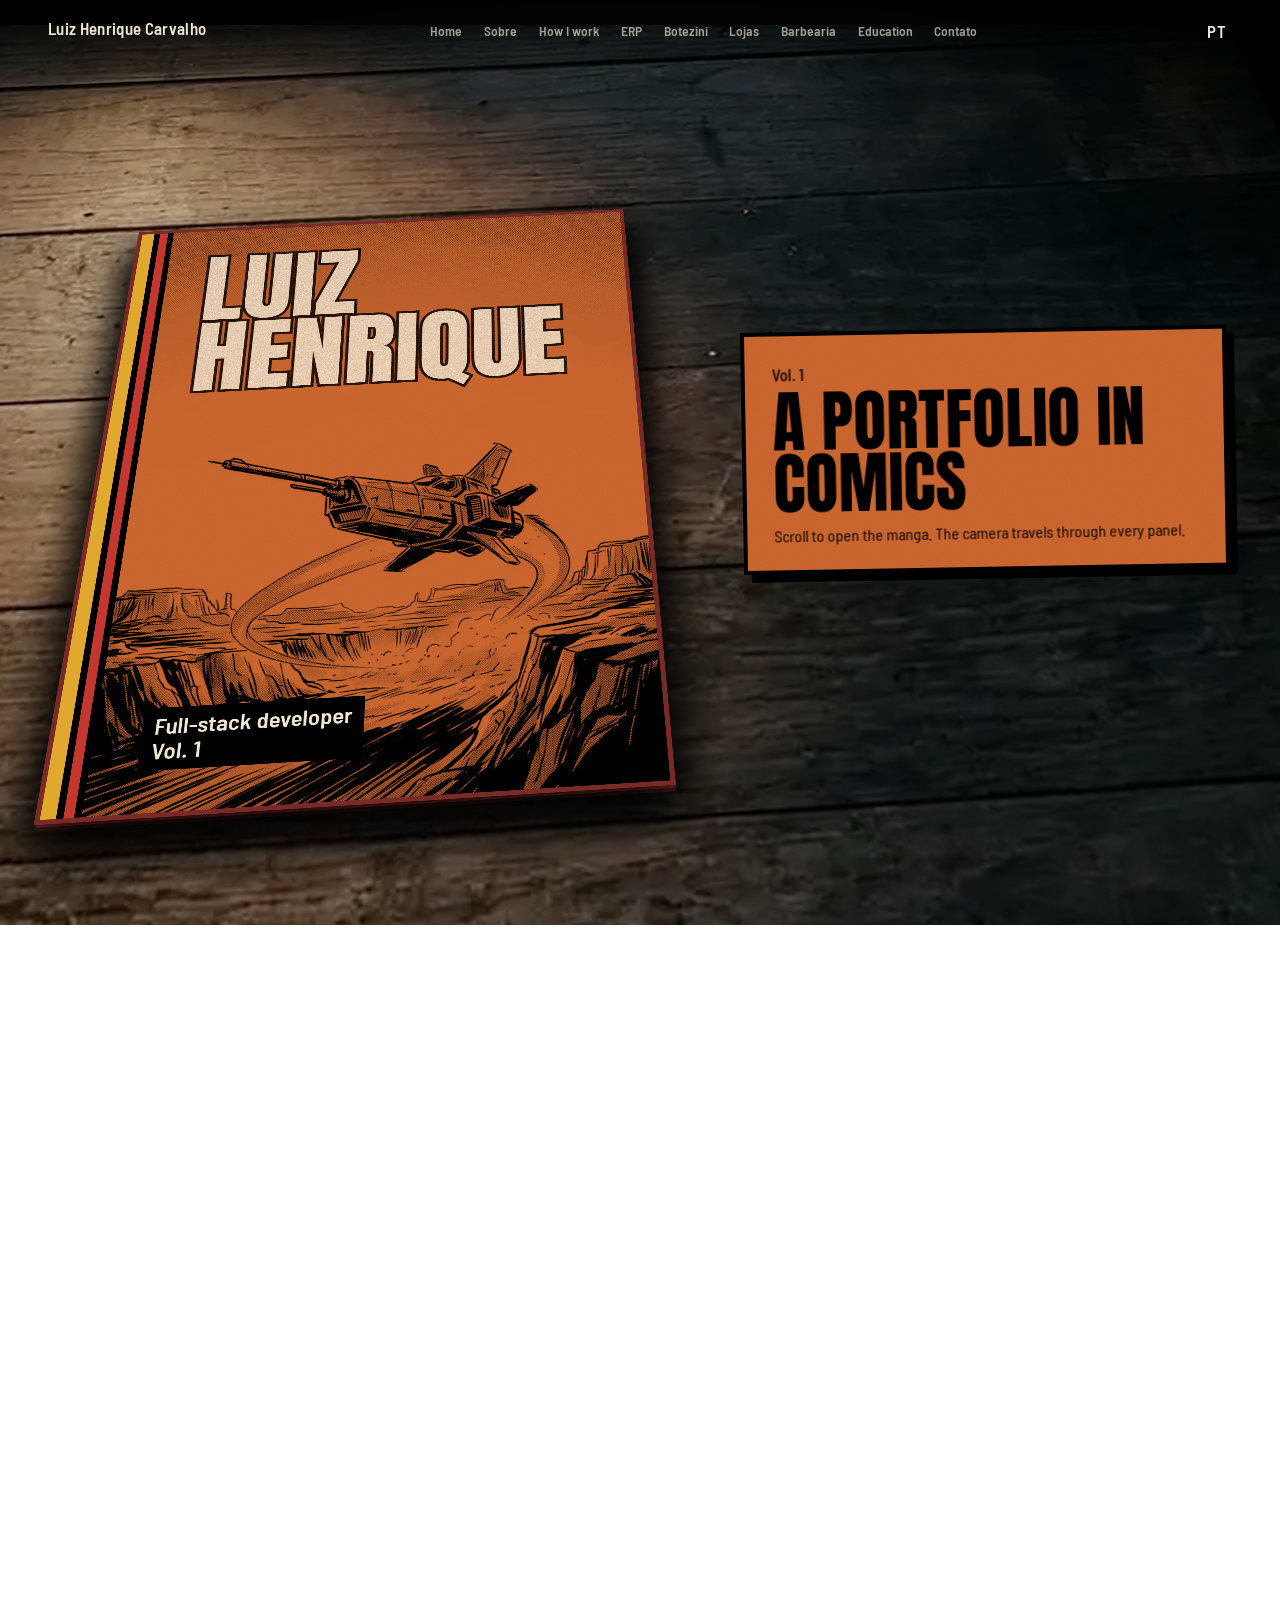
==== index.html @ fc585ed1 "feat: capítulo Formação (graduações, ferramentas por nível, como aprendo), índice no topo e navegaçã" ====
<!doctype html>
<html lang="pt-BR">
<head>
<meta charset="utf-8">
<meta name="viewport" content="width=device-width,initial-scale=1,viewport-fit=cover">
<title>Luiz Henrique Carvalho — Desenvolvedor full-stack</title>
<meta name="description" content="Desenvolvedor full-stack em início de carreira e estudante de Física. ERP em uso por uma confecção, lojas com 619 testes automatizados e sites para negócios reais.">
<link rel="preconnect" href="https://fonts.googleapis.com">
<link rel="preconnect" href="https://fonts.gstatic.com" crossorigin>
<link href="https://fonts.googleapis.com/css2?family=Anton&family=Barlow+Semi+Condensed:wght@400;600&display=swap" rel="stylesheet">
<link rel="icon" href="favicon-32.png" sizes="32x32">
<link rel="apple-touch-icon" href="apple-touch-icon.png">
<link rel="stylesheet" href="style.css">
</head>
<body>
<svg width="0" height="0" aria-hidden="true"><filter id="ink"><feTurbulence type="fractalNoise" baseFrequency=".9" numOctaves="2"/><feColorMatrix values="0 0 0 0 0 0 0 0 0 0 0 0 0 0 0 0 0 0 -.9 1.25"/><feComposite in="SourceGraphic" operator="in"/></filter></svg>
<header>
  <span class="who">Luiz Henrique Carvalho</span>
  <nav id="toc" aria-label="Índice"></nav>
  <button id="lang" aria-label="Mudar idioma">EN</button>
</header>
<main class="stage">
  <div class="scene" aria-hidden="true">
    <div class="book">
      <!-- capítulo: página direita do capítulo fica embaixo; a página direita principal é uma folha (.main) que vira e traz a esquerda do capítulo no verso -->
      <div class="page cright" id="cR"></div>
      <div id="cx"></div><!-- folhas extras do capítulo (2ª página em diante), montadas no main.js -->
      <div class="leaf main"><div class="face front page right">
        <div class="pn c-red art a-botezini" data-s="botezini"><b class="ink">Botezini</b><span class="go" data-i="ui.open"></span></div>
        <div class="pn c-mustard art a-lojas" data-s="lojas"><b class="ink">Lojas</b><span class="go" data-i="ui.open"></span></div>
        <div class="pn c-sky art a-barbearia" data-s="barbearia"><b class="ink">Barbearia</b><span class="go" data-i="ui.open"></span></div>
        <div class="pn c-green art a-stack" data-s="stack"><b class="ink" data-i="ui.edu"></b><span class="go" data-i="ui.open"></span></div>
        <div class="pn c-violet art a-contato" data-s="contato"><b class="ink">Contato</b></div>
      </div><div class="face back page" id="cL"></div></div>
      <!-- folhas viram da direita p/ esquerda; a última traz a página esquerda no verso -->
      <div class="leaf"><div class="face front deco d0"></div><div class="face back page">
        <div class="pn c-black" data-s="hero"><b class="ink">Luiz<br>Henrique</b><span class="note">vol. 1</span></div>
        <div class="pn c-rust art a-sobre" data-s="sobre"><b class="ink">Sobre</b></div>
        <div class="pn c-mars" data-s="metodo"><b class="ink" data-i="sec.metodo.k"></b><span class="go" data-i="ui.open"></span></div>
        <div class="pn c-blue art a-erp" data-s="erp"><b class="ink">ERP</b><span class="go" data-i="ui.open"></span></div>
      </div></div>
      <div class="leaf"><div class="face front deco d1"></div><div class="face back deco d2"></div></div>
      <div class="leaf"><div class="face front deco d3"></div><div class="face back deco d4"></div></div>
      <div class="leaf"><div class="face front cover art a-cover"><b class="ink">Luiz<br>Henrique</b><span><i data-i="ui.cover"></i><br>Vol. 1</span></div><div class="face back inside"></div></div>
    </div>
  </div>
  <!-- legenda fora da cena 3D: texto sempre em tamanho legível -->
  <aside class="cap" aria-live="polite"><p class="kick" id="cap-k"></p><h2 class="display" id="cap-t"></h2><div id="cap-b"></div>
    <button id="chap-b" hidden></button></aside>
</main>
<script src="main.js" type="module"></script>
</body>
</html>
---- style.css ----
:root{--black:#000;--cream:#efe6d2;--blue:#2f5fa8;--sky:#7fb0d8;--red:#c4372f;--rust:#c9652e;--mustard:#e0a92e;--green:#3f8a5a;--violet:#4a3360}
*{box-sizing:border-box;margin:0}
body{background:radial-gradient(ellipse at 50% 40%,#1c1a20,var(--black) 70%) fixed;color:var(--cream);font:400 1.05rem/1.5 "Barlow Semi Condensed",system-ui,sans-serif}
body::after{content:"";position:fixed;inset:0;pointer-events:none;opacity:.14;mix-blend-mode:overlay;z-index:3;
  background:url("data:image/svg+xml,%3Csvg xmlns='http://www.w3.org/2000/svg' width='200' height='200'%3E%3Cfilter id='n'%3E%3CfeTurbulence baseFrequency='.85'/%3E%3C/filter%3E%3Crect width='100%25' height='100%25' filter='url(%23n)'/%3E%3C/svg%3E")}
.who,#lang{font-weight:600;letter-spacing:.02em}
.kick{color:var(--mustard);font-weight:600}
.ink,.display{font-family:Anton,Impact,sans-serif;font-weight:400;text-transform:uppercase;line-height:.9}
.ink{filter:url(#ink)}
header{position:fixed;z-index:4;top:0;inset-inline:0;display:flex;justify-content:space-between;padding:max(1rem,env(safe-area-inset-top)) clamp(1rem,4vw,3rem) 2rem;background:linear-gradient(#000c,#0000);pointer-events:none}
header button{pointer-events:auto}
:focus-visible{outline:2px solid var(--mustard);outline-offset:3px}
button{background:none;border:0;color:inherit;cursor:pointer;font:inherit}
a{color:var(--mustard)}

/* scroll: altura definida no JS (1 tela por parada); cena presa */
.stage{position:relative}
.scene{position:sticky;top:0;height:100vh;height:100svh;perspective:1600px;overflow:clip}
/* mangá aberto em px reais (2400×1600); a câmera (JS) escala e move */
.scene{transition:opacity .15s}.scene.dip{opacity:0}
.book{position:absolute;left:50%;top:50%;width:2400px;height:1600px;margin:-800px 0 0 -1200px;transform-style:preserve-3d}
/* chão: plano dentro da cena 3D, abaixo do livro; move junto com a câmera */
.book::before{content:"";position:absolute;inset:-1200px -1800px;background:url(assets/floor.webp) center/cover;transform:translateZ(-14px);filter:brightness(.75)}
/* página direita fixa; folhas giram na lombada (x=1200) */
.leaf,.cright{position:absolute;top:0;left:1200px;width:1200px;height:1600px}
.cright{transform:translateZ(-6px)}
#cx{position:absolute;inset:0;transform-style:preserve-3d}  /* folga de profundidade: sem isso a placa de vídeo alterna as duas páginas */
.right,.cright{box-shadow:0 0 0 10px #7a2a26,0 50px 100px 10px #000c}
.leaf{transform-origin:0 50%;transform-style:preserve-3d}
.face{position:absolute;inset:0;backface-visibility:hidden}
.back{transform:rotateY(180deg);box-shadow:0 0 0 10px #7a2a26}
.page{display:grid;grid:repeat(8,1fr)/repeat(6,1fr);gap:18px;padding:40px;background:linear-gradient(-90deg,var(--cream) 92%,#d8ccb3)}
.back.page{background:linear-gradient(90deg,var(--cream) 92%,#d8ccb3)}
/* páginas de passagem: miniaturas 300×400 desfocadas (assets/deco), ampliadas de propósito */
.deco{background:var(--cream) center/100% 100%}
.d0{background-image:url(assets/deco/p0.webp)}.d1{background-image:url(assets/deco/p1.webp)}.d2{background-image:url(assets/deco/p2.webp)}.d3{background-image:url(assets/deco/p3.webp)}.d4{background-image:url(assets/deco/p4.webp)}
.cover{background:var(--rust);padding:90px 90px 90px 170px;display:flex;flex-direction:column;justify-content:space-between;color:var(--black);
  box-shadow:inset 30px 0 0 var(--mustard),inset 44px 0 0 var(--black),inset 64px 0 0 var(--red),inset 78px 0 0 var(--black),0 0 0 10px #7a2a26,0 50px 100px 10px #000c}
.cover b{font-size:250px;color:var(--black)}
.cover span{font:600 48px/1.15 "Barlow Semi Condensed",sans-serif;align-self:flex-start;background:var(--black);color:var(--cream);padding:.3em .5em}
.inside{transform:rotateY(180deg);background:#7a2a26}
.pn{position:relative;border:5px solid var(--black);overflow:hidden;padding:28px;display:flex;flex-direction:column;justify-content:space-between;
  background-image:radial-gradient(#0003 1.5px,transparent 2.4px);background-size:10px 10px}
.pn b{font-size:110px;color:var(--cream);position:relative}
.pn .note{font:600 26px/1.2 "Barlow Semi Condensed",sans-serif;position:relative;color:var(--black)}
.lines{background-image:repeating-conic-gradient(from 0deg at 70% 60%,#0002 0 2deg,transparent 2deg 9deg),radial-gradient(#0003 1.5px,transparent 2.4px)}
.c-black{background-color:var(--black)}.c-black b{font-size:220px}.c-black .note{color:var(--cream)}
.c-violet{background-color:var(--violet)}.c-blue{background-color:var(--blue)}.c-red{background-color:var(--red)}
.c-mustard{background-color:var(--mustard)}.c-mustard b{color:var(--black)}.c-green{background-color:var(--green)}
.c-sky{background-color:var(--sky);background-image:linear-gradient(transparent 62%,var(--blue) 62% 66%,#1f3f73 66%),radial-gradient(#fff6 1.5px,transparent 2.4px)}
.c-rust{background-color:var(--rust)}
.c-mars{background-color:var(--violet);box-shadow:inset 26px 0 0 var(--mustard),inset 40px 0 0 var(--black),inset 56px 0 0 var(--red)}
.c-port{background:linear-gradient(var(--violet) 0 35%,#8a3f5c 35% 55%,var(--rust) 55% 72%,var(--mustard) 72%)}
.c-port i{position:absolute;height:84%;aspect-ratio:1;left:50%;top:8%;translate:-50%;border:16px solid var(--black);border-radius:50%;
  background:linear-gradient(90deg,transparent 47%,var(--black) 47% 53%,transparent 53%)}
.back.page>:nth-child(1){grid-area:1/1/4/7}
.back.page>:nth-child(2){grid-area:4/1/6/4}
.back.page>:nth-child(3){grid-area:4/4/6/7}
.back.page>:nth-child(4){grid-area:6/1/9/7}
.right>:nth-child(1){grid-area:1/1/4/4}
.right>:nth-child(2){grid-area:1/4/4/7}
.right>:nth-child(3){grid-area:4/1/6/7}
.right>:nth-child(4){grid-area:6/1/9/4}
.right>:nth-child(5){grid-area:6/4/9/7}

/* legenda = title card: cor do quadro atual (--cb/--cf via main.js), borda grossa, sombra dura, leve inclinação */
.cap{--cb:var(--mustard);--cf:var(--black);position:fixed;z-index:2;inset:auto .75rem max(.75rem,env(safe-area-inset-bottom));
  background:var(--cb);color:var(--cf);border:4px solid var(--black);box-shadow:8px 8px 0 var(--black);rotate:-1deg;
  padding:1.1rem 1.2rem 1rem;max-height:42svh;overflow:auto;transition:opacity .35s ease,translate .45s cubic-bezier(.2,.8,.2,1),rotate .45s cubic-bezier(.2,.8,.2,1),background-color .45s ease,color .45s ease}
.cap.out{opacity:0;translate:0 18px;rotate:-4deg}
.cap .kick{color:inherit;opacity:.8;font-weight:600}
.cap h2{font-size:clamp(1.6rem,min(7vw,8svh),4.2rem);line-height:.92;margin:.25rem 0 .6rem}
.cap div{color:inherit;font-size:clamp(1rem,1.15vw,1.12rem);max-width:60ch}
.cap div p+p,.cap ul{margin-top:.5rem}.cap ul{padding-left:1.1rem}
.cap a{color:inherit;font-weight:600;text-decoration-thickness:2px;text-underline-offset:3px}
.cap .tools{margin-top:.6rem;font-weight:600;opacity:.85}
@media (min-width:900px),(orientation:landscape) and (min-width:600px){.cap{inset:50% clamp(1.5rem,4vw,3.5rem) auto auto;translate:0 -50%;width:min(34rem,38vw);max-height:80svh;padding:1.6rem 1.7rem 1.4rem}
  .cap.out{translate:0 calc(-50% + 18px)}}

/* arte: versão pequena (assets/sm) p/ visão geral; a grande só com .on, quando a câmera se aproxima (main.js) */
/* arte P&B em duotone: preto vira tinta, branco vira a cor do quadro (multiply) */
.art{background-image:var(--img);background-size:cover;background-position:center;background-blend-mode:multiply}
.a-sobre{--img:url(assets/sm/sobre.webp)}.a-sobre.on{--img:url(assets/sobre.webp)}.a-botezini{--img:url(assets/sm/botezini.webp)}.a-botezini.on{--img:url(assets/botezini.webp)}.a-erp{--img:url(assets/sm/erp.webp)}.a-erp.on{--img:url(assets/erp.webp)}.a-lojas{--img:url(assets/sm/lojas.webp)}.a-lojas.on{--img:url(assets/lojas.webp)}
.a-barbearia{--img:url(assets/sm/barbearia.webp)}.a-barbearia.on{--img:url(assets/barbearia.webp)}.a-stack{--img:url(assets/sm/stack.webp)}.a-stack.on{--img:url(assets/stack.webp)}.a-contato{--img:url(assets/sm/contato.webp)}.a-contato.on{--img:url(assets/contato.webp)}
.c-violet.art{background-color:#8a6fb0}  /* violeta mais claro: no escuro o desenho some */
.a-cover{--img:url(assets/cover.webp);background-position:center bottom}
.art b{-webkit-text-stroke:14px var(--black);paint-order:stroke fill;color:var(--cream)}
.art .note{background:var(--black);color:var(--cream);align-self:flex-start;padding:.2em .5em}
/* capítulo: prints viram quadros das páginas do capítulo; áreas da grade vêm do content (shots[].a) */
.cp{padding:0;background:var(--black)}
.cp img{width:100%;height:100%;object-fit:cover;object-position:top;display:block}
.cn{position:absolute;left:18px;bottom:18px;max-width:72%;margin:0;background:var(--mustard);color:var(--black);border:4px solid var(--black);padding:10px 14px;font:600 26px/1.2 "Barlow Semi Condensed",sans-serif;box-shadow:5px 5px 0 var(--black)}
.cp.tall .cn{max-width:none;right:18px}
.cin{background:var(--cream);color:var(--black);justify-content:flex-start;gap:1.6cqw;padding:4.5cqw;background-image:none;container-type:inline-size}
.cin .kick{font-size:max(26px,3.6cqw);color:var(--red);margin:0}
.cin .num{font:400 17cqw/.82 Anton,Impact,sans-serif;color:var(--black);filter:none}
.cin .numl{font:600 max(26px,4cqw)/1.15 "Barlow Semi Condensed",sans-serif;margin:0 0 .6cqw}
.cin p,.cin li{font:600 max(22px,3.4cqw)/1.25 "Barlow Semi Condensed",sans-serif;margin:0}
.cin ul{padding-left:1.2em;display:grid;gap:.5em}
.flow{display:flex;flex-wrap:wrap;align-items:center;gap:8px;margin-top:auto!important}
.flow span{background:var(--mustard);border:4px solid var(--black);padding:.25em .45em;font:400 max(24px,3.4cqw)/1 Anton,Impact,sans-serif;text-transform:uppercase;box-shadow:4px 4px 0 var(--black)}
.flow i{font:400 max(26px,3.4cqw) Anton,sans-serif;font-style:normal}
.ccode{background:#111;padding:4cqw;background-image:none;container-type:inline-size}
.ccode pre{margin:0;color:var(--cream);font:500 max(20px,3cqw)/1.5 ui-monospace,Menlo,Consolas,monospace;white-space:pre-wrap;overflow:hidden}
.mods{display:grid;grid-template-columns:repeat(2,1fr);gap:14px;align-content:start}
.mods span{background:var(--cream);color:var(--black);border:4px solid var(--black);padding:.35em .45em;font:400 max(30px,4.6cqw)/1 Anton,Impact,sans-serif;text-transform:uppercase;box-shadow:5px 5px 0 var(--black)}
.ccode .cn{left:18px;right:18px;bottom:18px;max-width:none}
.chead{background:var(--black);justify-content:flex-start;gap:14px;padding:34px}
.chead .kick{font-size:30px}.chead b{font-size:92px;color:var(--cream)}.chead .tools{font:600 28px/1.2 "Barlow Semi Condensed",sans-serif;color:var(--sky);margin:0}
.has-chap{cursor:pointer;transition:outline-color .2s}
.has-chap:hover{outline:10px solid var(--mustard);outline-offset:-5px}
/* selo "abrir capítulo": recorte amarelo; um único toque quando a câmera chega no quadro */
.go{position:absolute;right:26px;bottom:26px;background:var(--mustard);color:var(--black);border:5px solid var(--black);box-shadow:7px 7px 0 var(--black);
  font:400 44px/1 Anton,Impact,sans-serif;text-transform:uppercase;padding:14px 20px;rotate:-3deg}
.here .go{animation:toque .7s .5s cubic-bezier(.3,1.6,.5,1) both}
@keyframes toque{40%{scale:1.14;rotate:2deg}}
@media (prefers-reduced-motion:reduce){.here .go{animation:none}}
#chap-b{display:block;margin-top:1rem;background:var(--black);color:var(--cream);font:400 1.5rem/1 Anton,Impact,sans-serif;text-transform:uppercase;padding:.7rem 1rem;box-shadow:4px 4px 0 #0006}
#chap-b[hidden]{display:none}
#chap-b:active{translate:2px 2px;box-shadow:2px 2px 0 #0006}
/* tela baixa (zoom alto, celular deitado): legenda compacta */
@media (max-height:520px){.cap{padding:.8rem 1rem;max-height:86svh}.cap div{font-size:.95rem}.cap ul,.cap .tools{display:none}#chap-b{font-size:1.1rem;padding:.5rem .8rem}}
.cover i{font-style:normal}
.stats{display:grid;grid-template-columns:repeat(3,1fr);gap:14px;margin:0}
.stats div{background:var(--cream);color:var(--black);border:4px solid var(--black);padding:14px 16px;box-shadow:5px 5px 0 var(--black)}
.stats dt{font:400 max(40px,6cqw)/1 Anton,Impact,sans-serif}.stats dd{margin:6px 0 0;font:600 max(20px,2.6cqw)/1.15 "Barlow Semi Condensed",sans-serif}
.ccode .flow{margin:0 0 auto!important}
.todo{margin:0;padding:0;list-style:none;display:grid;gap:12px}
.todo li{background:var(--cream);color:var(--black);border:4px solid var(--black);padding:12px 16px 12px 52px;position:relative;font:600 max(22px,3cqw)/1.25 "Barlow Semi Condensed",sans-serif;box-shadow:5px 5px 0 var(--black)}
.todo li::before{content:"";position:absolute;left:16px;top:50%;width:20px;height:20px;translate:0 -50%;border:4px solid var(--black)}
.stats.one{grid-template-columns:1fr}
.lv{display:grid;grid-template-columns:repeat(3,1fr);gap:14px;height:100%}
.lv h4{margin:0 0 10px;font:400 max(30px,4cqw)/1 Anton,Impact,sans-serif;text-transform:uppercase;color:var(--mustard)}
.lv p{display:flex;flex-wrap:wrap;gap:8px;margin:0}
.lv span{background:var(--cream);color:var(--black);border:3px solid var(--black);padding:6px 10px;font:600 max(20px,2.6cqw)/1.1 "Barlow Semi Condensed",sans-serif;box-shadow:3px 3px 0 var(--black)}
/* índice: um botão por quadro; o atual fica destacado */
#toc{display:none;gap:4px;pointer-events:auto}
#toc button{font-weight:600;font-size:.85rem;padding:.3rem .55rem;color:#efe6d2aa;border-bottom:2px solid transparent}
#toc button:hover{color:var(--cream)}
#toc button[aria-current]{color:var(--cream);border-color:var(--mustard)}
@media (min-width:1100px){#toc{display:flex}}
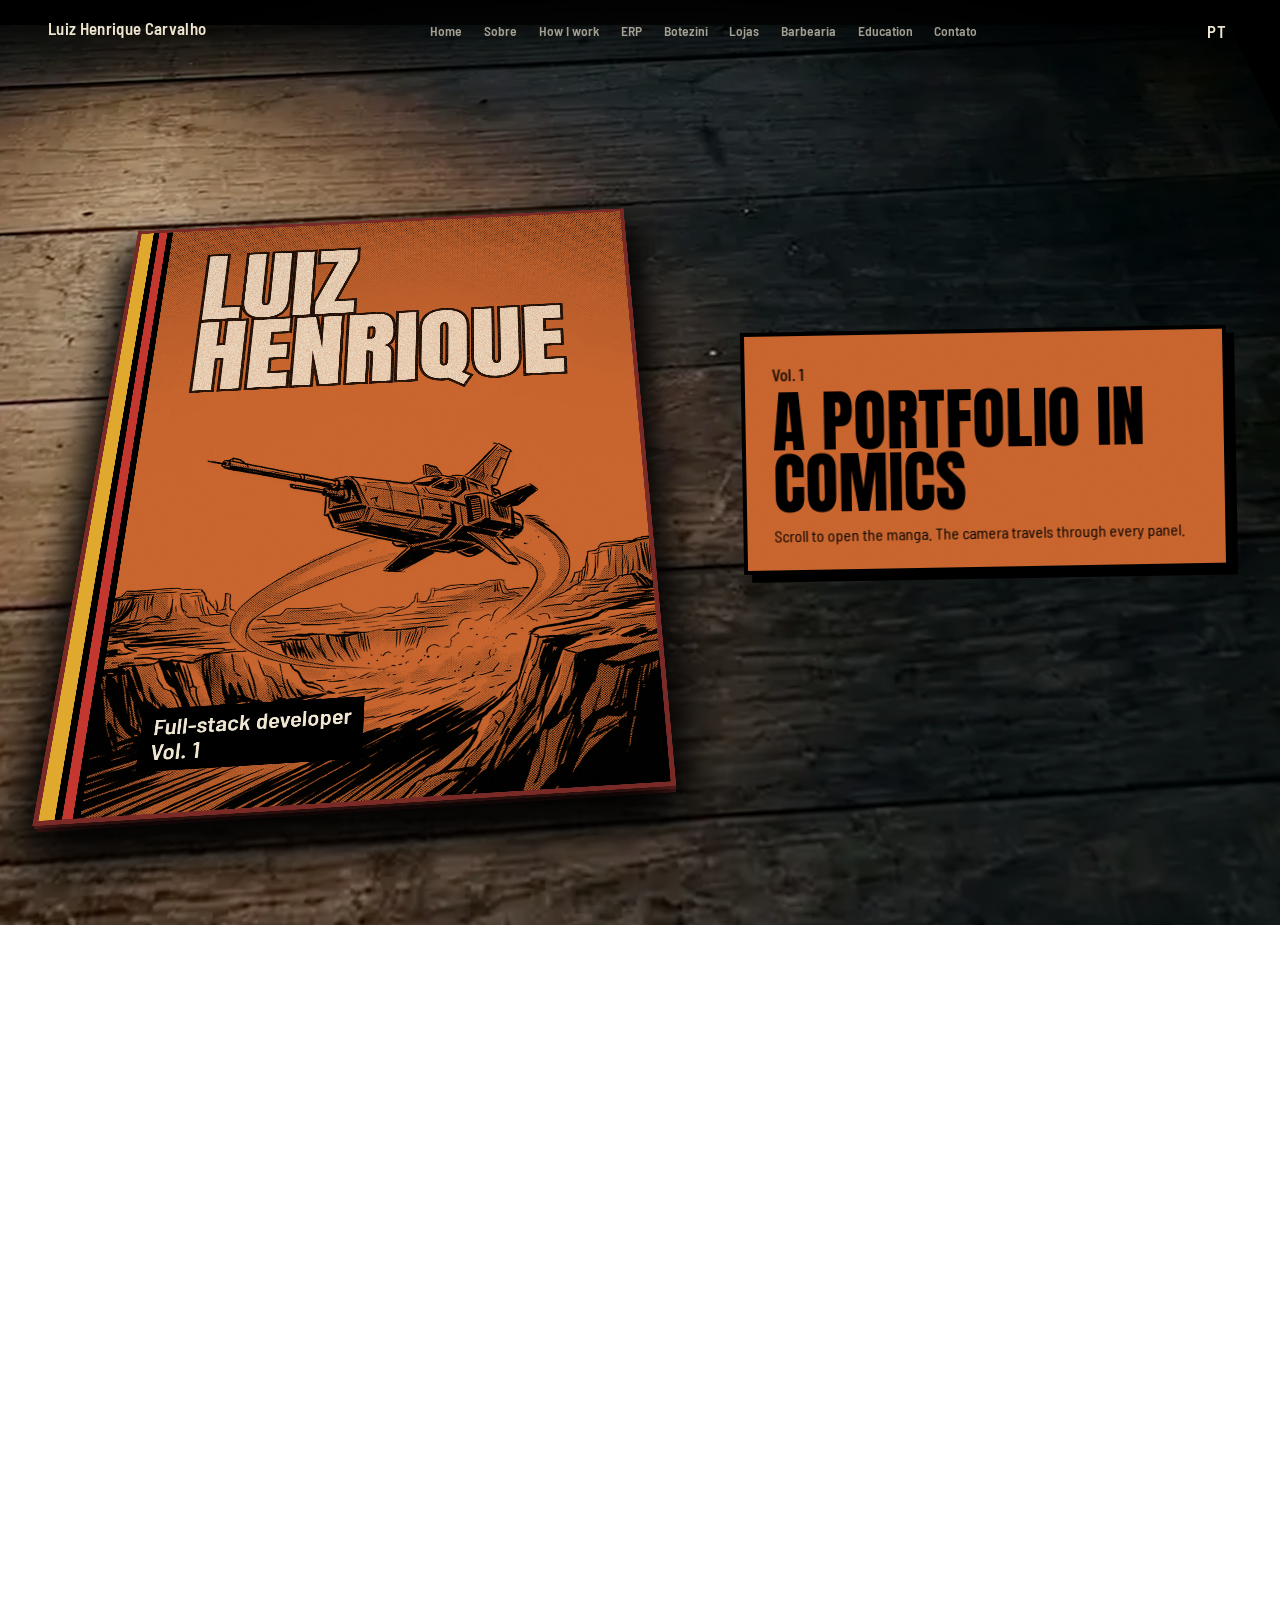
==== commit 7ee8409d: "perf: fontes hospedadas no próprio site (64 KB, preload), sem requisição externa Co-Authored-By: Cla" ====
--- a/index.html
+++ b/index.html
@@ -5,9 +5,8 @@
 <meta name="viewport" content="width=device-width,initial-scale=1,viewport-fit=cover">
 <title>Luiz Henrique Carvalho — Desenvolvedor full-stack</title>
 <meta name="description" content="Desenvolvedor full-stack em início de carreira e estudante de Física. ERP em uso por uma confecção, lojas com 619 testes automatizados e sites para negócios reais.">
-<link rel="preconnect" href="https://fonts.googleapis.com">
-<link rel="preconnect" href="https://fonts.gstatic.com" crossorigin>
-<link href="https://fonts.googleapis.com/css2?family=Anton&family=Barlow+Semi+Condensed:wght@400;600&display=swap" rel="stylesheet">
+<link rel="preload" href="assets/fonts/anton.woff2" as="font" type="font/woff2" crossorigin>
+<link rel="preload" href="assets/fonts/barlow-400.woff2" as="font" type="font/woff2" crossorigin>
 <link rel="icon" href="favicon-32.png" sizes="32x32">
 <link rel="apple-touch-icon" href="apple-touch-icon.png">
 <link rel="stylesheet" href="style.css">
--- a/style.css
+++ b/style.css
@@ -1,3 +1,6 @@
+@font-face{font-family:Anton;src:url(assets/fonts/anton.woff2) format("woff2");font-weight:400;font-display:swap}
+@font-face{font-family:"Barlow Semi Condensed";src:url(assets/fonts/barlow-400.woff2) format("woff2");font-weight:400;font-display:swap}
+@font-face{font-family:"Barlow Semi Condensed";src:url(assets/fonts/barlow-600.woff2) format("woff2");font-weight:600;font-display:swap}
 :root{--black:#000;--cream:#efe6d2;--blue:#2f5fa8;--sky:#7fb0d8;--red:#c4372f;--rust:#c9652e;--mustard:#e0a92e;--green:#3f8a5a;--violet:#4a3360}
 *{box-sizing:border-box;margin:0}
 body{background:radial-gradient(ellipse at 50% 40%,#1c1a20,var(--black) 70%) fixed;color:var(--cream);font:400 1.05rem/1.5 "Barlow Semi Condensed",system-ui,sans-serif}
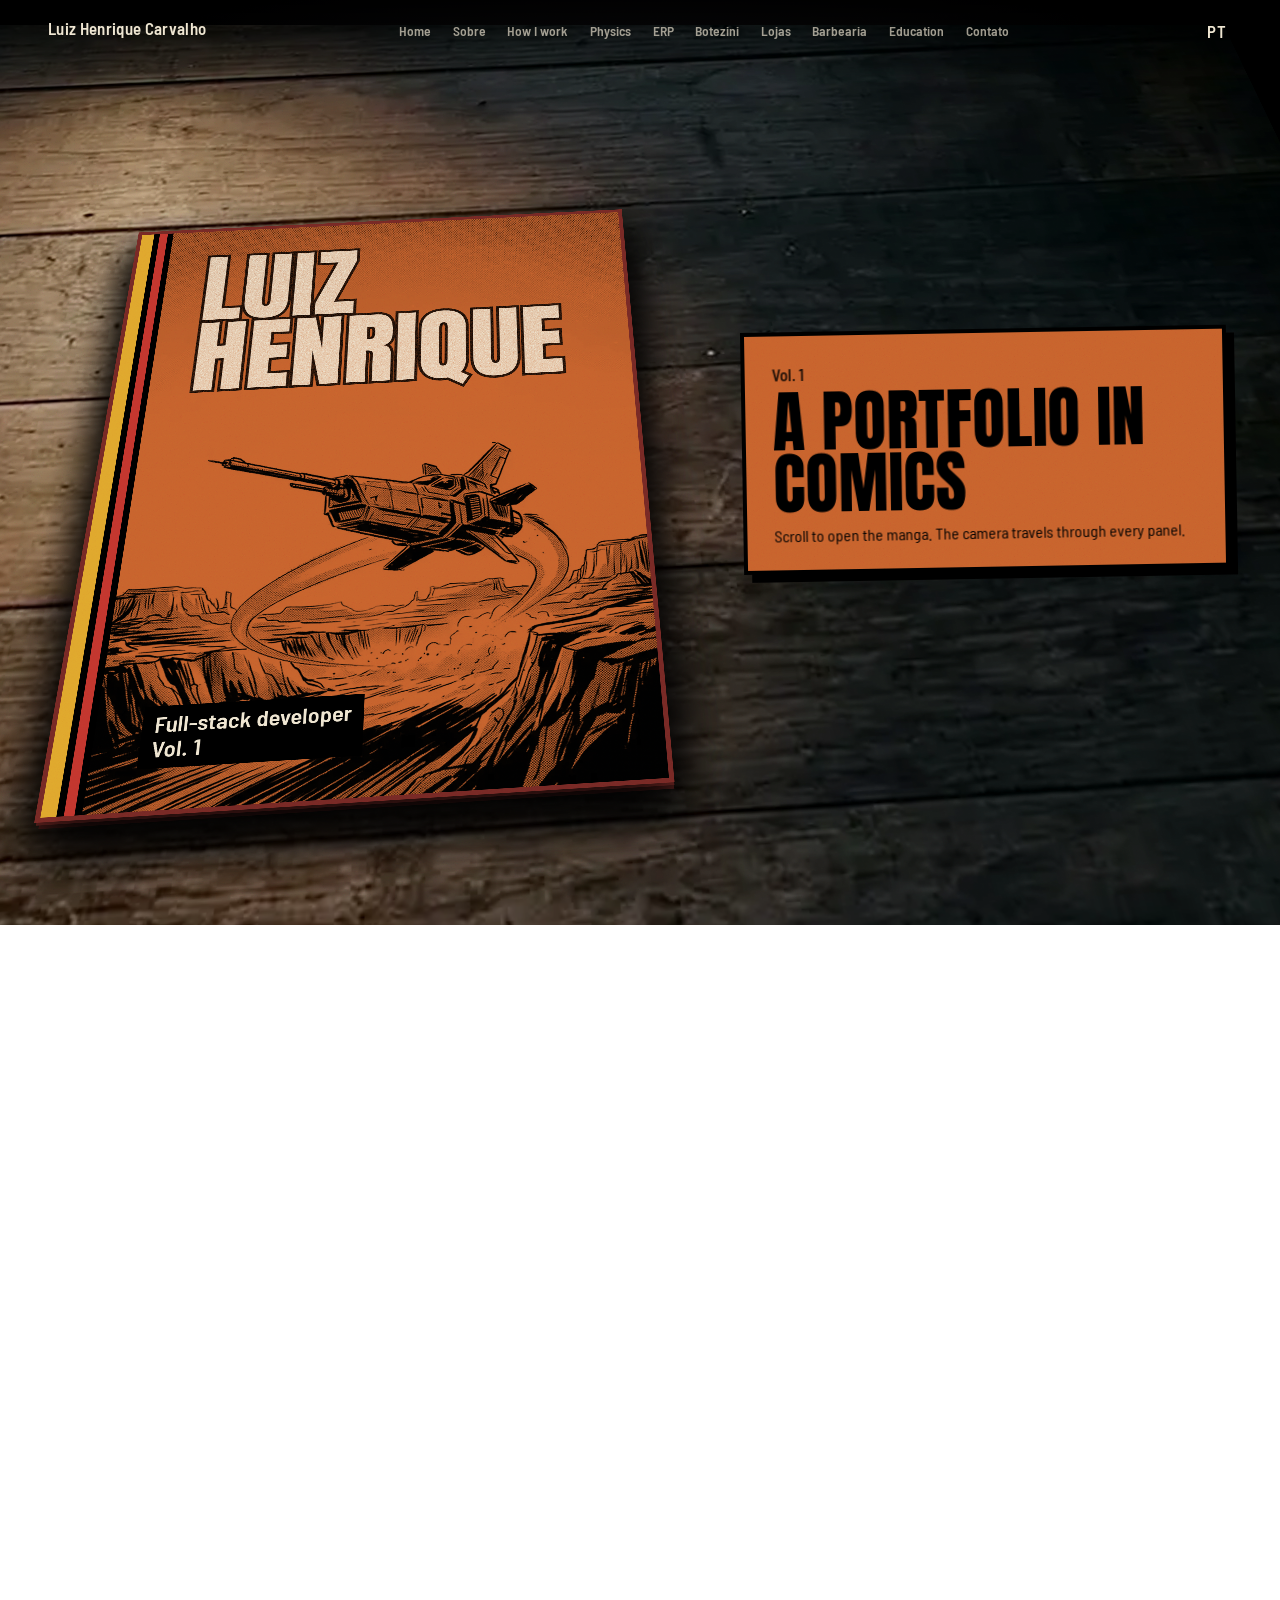
==== commit 3a8fb28d: "feat: ERP vendido como produto, design de software e engenharia com IA; capítulo da IC (física compu" ====
--- a/index.html
+++ b/index.html
@@ -36,6 +36,7 @@
         <div class="pn c-black" data-s="hero"><b class="ink">Luiz<br>Henrique</b><span class="note">vol. 1</span></div>
         <div class="pn c-rust art a-sobre" data-s="sobre"><b class="ink">Sobre</b></div>
         <div class="pn c-mars" data-s="metodo"><b class="ink" data-i="sec.metodo.k"></b><span class="go" data-i="ui.open"></span></div>
+        <div class="pn c-sky art a-ic on" data-s="ic"><b class="ink" data-i="ui.ic"></b><span class="go" data-i="ui.open"></span></div>
         <div class="pn c-blue art a-erp" data-s="erp"><b class="ink">ERP</b><span class="go" data-i="ui.open"></span></div>
       </div></div>
       <div class="leaf"><div class="face front deco d1"></div><div class="face back deco d2"></div></div>
--- a/style.css
+++ b/style.css
@@ -47,7 +47,7 @@
 .pn b{font-size:110px;color:var(--cream);position:relative}
 .pn .note{font:600 26px/1.2 "Barlow Semi Condensed",sans-serif;position:relative;color:var(--black)}
 .lines{background-image:repeating-conic-gradient(from 0deg at 70% 60%,#0002 0 2deg,transparent 2deg 9deg),radial-gradient(#0003 1.5px,transparent 2.4px)}
-.c-black{background-color:var(--black)}.c-black b{font-size:220px}.c-black .note{color:var(--cream)}
+.c-black{background-color:var(--black)}.c-black b{font-size:180px}.c-black .note{color:var(--cream)}
 .c-violet{background-color:var(--violet)}.c-blue{background-color:var(--blue)}.c-red{background-color:var(--red)}
 .c-mustard{background-color:var(--mustard)}.c-mustard b{color:var(--black)}.c-green{background-color:var(--green)}
 .c-sky{background-color:var(--sky);background-image:linear-gradient(transparent 62%,var(--blue) 62% 66%,#1f3f73 66%),radial-gradient(#fff6 1.5px,transparent 2.4px)}
@@ -56,10 +56,11 @@
 .c-port{background:linear-gradient(var(--violet) 0 35%,#8a3f5c 35% 55%,var(--rust) 55% 72%,var(--mustard) 72%)}
 .c-port i{position:absolute;height:84%;aspect-ratio:1;left:50%;top:8%;translate:-50%;border:16px solid var(--black);border-radius:50%;
   background:linear-gradient(90deg,transparent 47%,var(--black) 47% 53%,transparent 53%)}
-.back.page>:nth-child(1){grid-area:1/1/4/7}
-.back.page>:nth-child(2){grid-area:4/1/6/4}
-.back.page>:nth-child(3){grid-area:4/4/6/7}
-.back.page>:nth-child(4){grid-area:6/1/9/7}
+.back.page>:nth-child(1){grid-area:1/1/3/5}
+.back.page>:nth-child(2){grid-area:3/1/5/4}
+.back.page>:nth-child(3){grid-area:3/4/5/7}
+.back.page>:nth-child(4){grid-area:1/5/3/7}
+.back.page>:nth-child(5){grid-area:5/1/9/7}
 .right>:nth-child(1){grid-area:1/1/4/4}
 .right>:nth-child(2){grid-area:1/4/4/7}
 .right>:nth-child(3){grid-area:4/1/6/7}
@@ -83,7 +84,7 @@
 /* arte: versão pequena (assets/sm) p/ visão geral; a grande só com .on, quando a câmera se aproxima (main.js) */
 /* arte P&B em duotone: preto vira tinta, branco vira a cor do quadro (multiply) */
 .art{background-image:var(--img);background-size:cover;background-position:center;background-blend-mode:multiply}
-.a-sobre{--img:url(assets/sm/sobre.webp)}.a-sobre.on{--img:url(assets/sobre.webp)}.a-botezini{--img:url(assets/sm/botezini.webp)}.a-botezini.on{--img:url(assets/botezini.webp)}.a-erp{--img:url(assets/sm/erp.webp)}.a-erp.on{--img:url(assets/erp.webp)}.a-lojas{--img:url(assets/sm/lojas.webp)}.a-lojas.on{--img:url(assets/lojas.webp)}
+.a-sobre{--img:url(assets/sm/sobre.webp)}.a-sobre.on{--img:url(assets/sobre.webp)}.a-ic{--img:url(assets/ic.svg);background-size:contain;background-repeat:no-repeat}.a-botezini{--img:url(assets/sm/botezini.webp)}.a-botezini.on{--img:url(assets/botezini.webp)}.a-erp{--img:url(assets/sm/erp.webp)}.a-erp.on{--img:url(assets/erp.webp)}.a-lojas{--img:url(assets/sm/lojas.webp)}.a-lojas.on{--img:url(assets/lojas.webp)}
 .a-barbearia{--img:url(assets/sm/barbearia.webp)}.a-barbearia.on{--img:url(assets/barbearia.webp)}.a-stack{--img:url(assets/sm/stack.webp)}.a-stack.on{--img:url(assets/stack.webp)}.a-contato{--img:url(assets/sm/contato.webp)}.a-contato.on{--img:url(assets/contato.webp)}
 .c-violet.art{background-color:#8a6fb0}  /* violeta mais claro: no escuro o desenho some */
 .a-cover{--img:url(assets/cover.webp);background-position:center bottom}
@@ -142,3 +143,11 @@
 #toc button:hover{color:var(--cream)}
 #toc button[aria-current]{color:var(--cream);border-color:var(--mustard)}
 @media (min-width:1100px){#toc{display:flex}}
+.mtab{width:100%;border-collapse:collapse;font:600 max(20px,2.6cqw)/1.2 "Barlow Semi Condensed",sans-serif;background:var(--cream);color:var(--black);border:4px solid var(--black);box-shadow:5px 5px 0 var(--black)}
+.mtab th,.mtab td{border:2px solid var(--black);padding:8px 12px;text-align:left}.mtab th{font:400 max(22px,2.8cqw)/1 Anton,Impact,sans-serif;text-transform:uppercase}
+.mtab td:last-child{text-align:right;font-variant-numeric:tabular-nums}
+.fig{display:block;width:100%;height:100%;object-fit:contain;background:var(--cream)}
+.layers{display:grid;gap:10px}.layers span{display:block;background:var(--cream);color:var(--black);border:4px solid var(--black);padding:10px 16px;font:400 max(28px,3.6cqw)/1 Anton,Impact,sans-serif;text-transform:uppercase;box-shadow:5px 5px 0 var(--black)}
+.layers span small{display:block;font:600 max(18px,2.3cqw)/1.2 "Barlow Semi Condensed",sans-serif;text-transform:none;margin-top:4px}
+.layers span:nth-child(odd){margin-left:28px}
+.hx{flex:1;min-height:0}
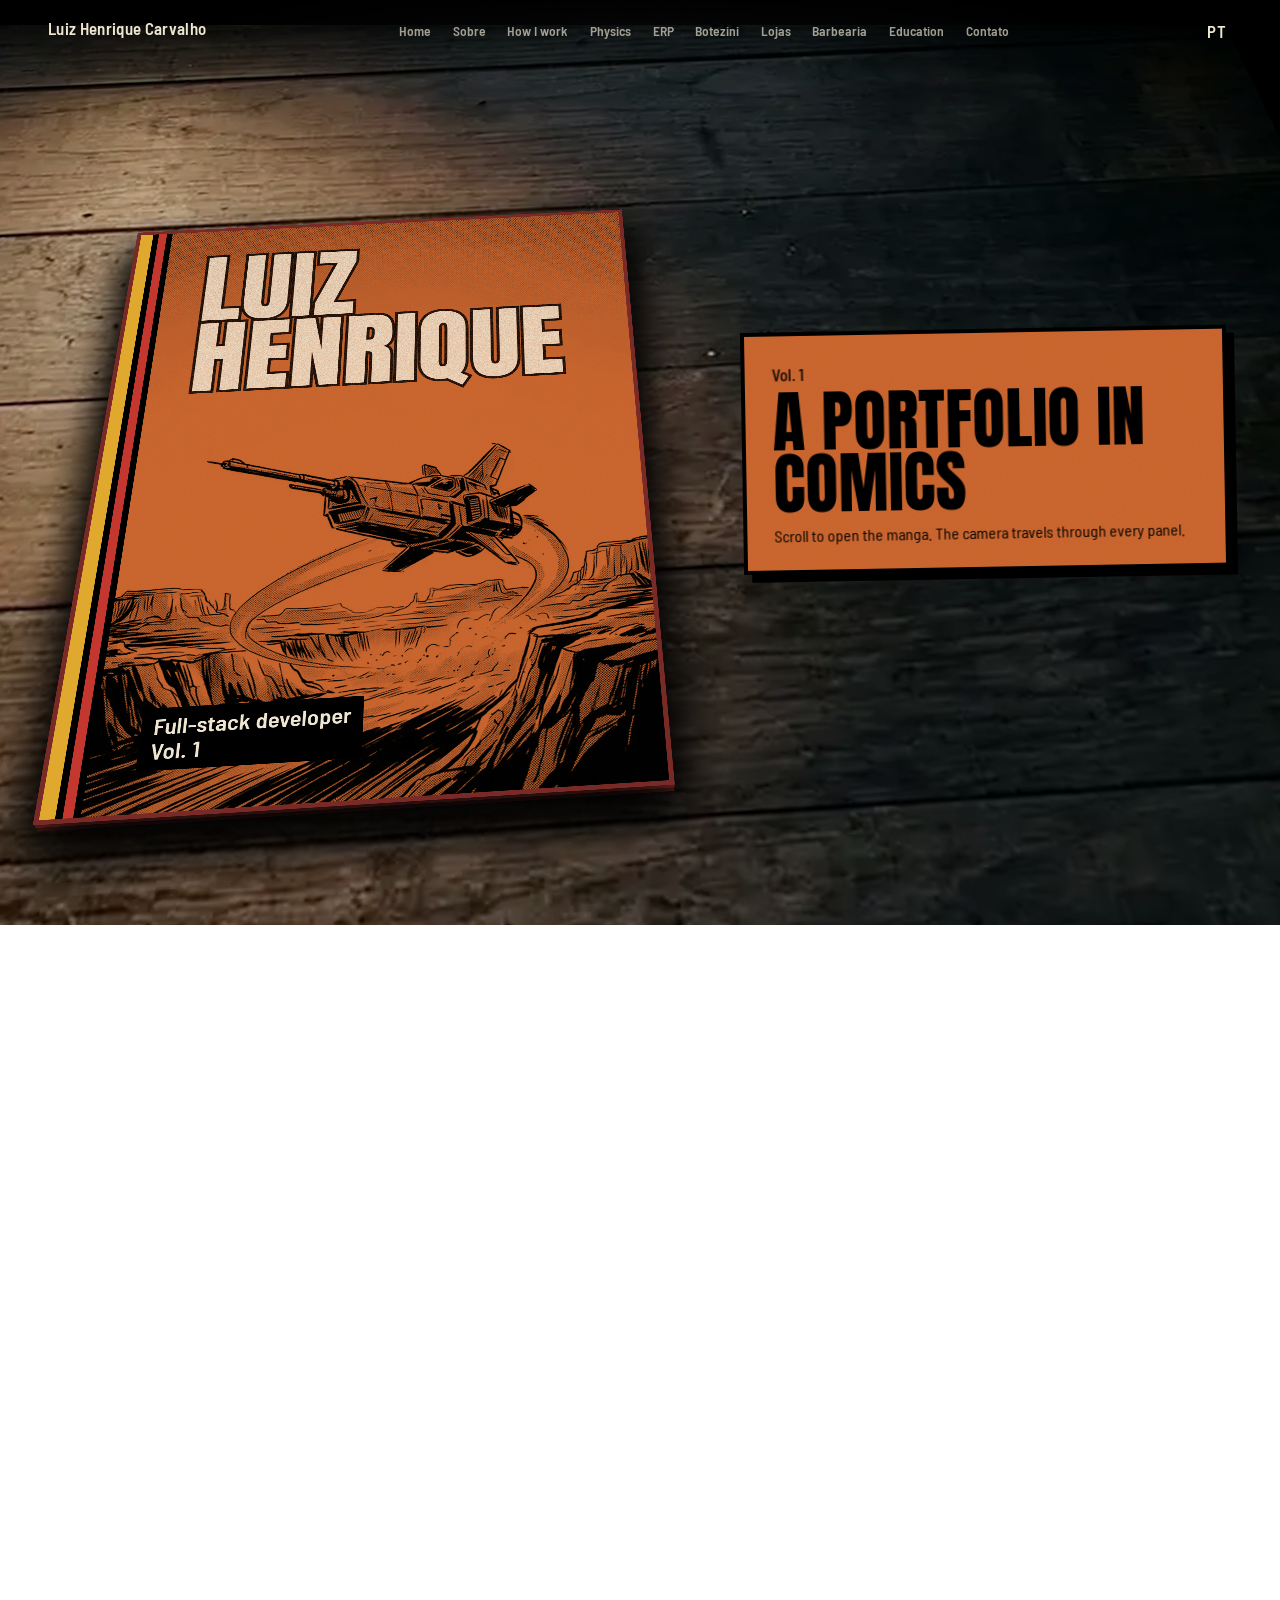
==== commit ee4162fe: "feat: currículo para baixar; SEO, semântica e GEO (h1, bloco legível sem JS, JSON-LD, Open Graph, ll" ====
--- a/index.html
+++ b/index.html
@@ -5,6 +5,14 @@
 <meta name="viewport" content="width=device-width,initial-scale=1,viewport-fit=cover">
 <title>Luiz Henrique Carvalho — Desenvolvedor full-stack</title>
 <meta name="description" content="Desenvolvedor full-stack em início de carreira e estudante de Física. ERP em uso por uma confecção, lojas com 619 testes automatizados e sites para negócios reais.">
+<meta name="theme-color" content="#000000">
+<meta name="author" content="Luiz Henrique Carvalho">
+<meta property="og:type" content="website">
+<meta property="og:locale" content="pt_BR">
+<meta property="og:title" content="Luiz Henrique Carvalho — Desenvolvedor full-stack">
+<meta property="og:description" content="ERP em uso por uma confecção, lojas com 619 testes automatizados e sites para negócios reais. Portfólio em formato de mangá.">
+<meta name="twitter:card" content="summary">
+<script type="application/ld+json">{"@context":"https://schema.org","@type":"Person","name":"Luiz Henrique Carvalho","jobTitle":"Desenvolvedor full-stack","description":"Desenvolvedor full-stack em início de carreira e estudante de Física (UFSJ) e Análise e Desenvolvimento de Sistemas (Estácio).","email":"mailto:luuiizhcc@gmail.com","address":{"@type":"PostalAddress","addressLocality":"São João del-Rei","addressRegion":"MG","addressCountry":"BR"},"knowsAbout":["React","TypeScript","Supabase","PostgreSQL","Astro","Física computacional"],"sameAs":["https://www.linkedin.com/in/luiz-henrique-71a387234/","https://github.com/Luiz-H456"]}</script>
 <link rel="preload" href="assets/fonts/anton.woff2" as="font" type="font/woff2" crossorigin>
 <link rel="preload" href="assets/fonts/barlow-400.woff2" as="font" type="font/woff2" crossorigin>
 <link rel="icon" href="favicon-32.png" sizes="32x32">
@@ -19,6 +27,7 @@
   <button id="lang" aria-label="Mudar idioma">EN</button>
 </header>
 <main class="stage">
+<!--seo--><div class="sr"><h1>Luiz Henrique Carvalho</h1><p data-i="sec.hero.k">Desenvolvedor full-stack em início de carreira</p><div data-i="sec.hero.b"><p>Construí o ERP da Confecções Botezini, em uso no dia a dia: orçamentos que levavam cerca de 20–30 minutos passaram a sair em 2–5.</p><p class="tools">React e TypeScript, Supabase/Postgres, 619 testes automatizados nas duas lojas e IA integrada ao processo de desenvolvimento.</p></div><section><h2 data-i="sec.sobre.k">Sobre</h2><div data-i="sec.sobre.b"><p>Estudo Física na UFSJ e Análise e Desenvolvimento de Sistemas na Estácio, e programo há cerca de um ano.</p><p>Aprendo construindo: problemas reais de orçamento, produção, estoque e financeiro viram sistemas usados na operação.</p><p>Uso IA para acelerar investigação e implementação; meu trabalho é decompor o problema, dar contexto, testar o resultado e responder por ele.</p></div></section><section><h2 data-i="sec.metodo.k">Como eu trabalho</h2><div data-i="sec.metodo.b"><p>Este portfólio é o exemplo: menos de 150 linhas de JavaScript, nenhuma biblioteca, e um método para trabalhar com IA sem perder o controle do código.</p></div></section><section><h2 data-i="sec.erp.k">ERP Botezini: produto, arquitetura e IA</h2><div data-i="sec.erp.b"><p>Três ângulos no capítulo: o produto (quem usa e o fluxo), o design de software (camadas, banco e regras de negócio) e a engenharia com IA (como as tarefas são especificadas para o agente).</p><p>Sistema de gestão usado pela Confecções Botezini: orçamentos, pedidos, produção, estoque, financeiro.</p><ul><li>Orçamento: 20–30 min → 2–5 min</li><li>Mais de 60 pedidos feitos pelo sistema</li><li>Estoque e orçamentos padronizados</li></ul><p class="tools">React, TypeScript, Supabase, Vercel</p></div></section><section><h2 data-i="sec.ic.k">Iniciação científica, UFSJ</h2><div data-i="sec.ic.b"><p>Iniciação científica no Laboratório de Estrutura Eletrônica da UFSJ (PIIC, 2026–2027), orientada pelo Prof. Horácio Wagner Leite Alves. Em andamento: a Parte 1, o modelo em uma dimensão, está concluída e validada.</p><p class="tools">Python, NumPy, SciPy, Matplotlib, DFTB+</p></div></section><section><h2 data-i="sec.botezini.k">botezini.com.br</h2><div data-i="sec.botezini.b"><p>Site comercial da confecção, com SEO técnico (dados estruturados, sitemap automático, IndexNow) e páginas de venda para personalização e bordado.</p><p>Resultado: leads qualificados chegando toda semana, de forma passiva.</p><p><a href="https://botezini.com.br" target="_blank" rel="noopener">Abrir botezini.com.br</a></p></div></section><section><h2 data-i="sec.lojas.k">BTZN + Fora da Caixa</h2><div data-i="sec.lojas.b"><p>Base de e-commerce própria reaproveitada numa loja de roupas com lançamentos em drops e contagem regressiva (BTZN) e numa loja de presentes com rosas eternas e montador de buquê (Fora da Caixa).</p><ul><li>Painel administrativo próprio</li><li>Testes automatizados (Vitest + Playwright)</li><li>llms.txt para buscadores de IA</li></ul><p class="tools">Astro, React, Upstash Redis, Vercel Blob</p><p><a href="https://btzn.com.br" target="_blank" rel="noopener">Abrir btzn.com.br</a><br><a href="https://foradacaixa.btzn.com.br" target="_blank" rel="noopener">Abrir foradacaixa.btzn.com.br</a></p></div></section><section><h2 data-i="sec.barbearia.k">Barbearia Stilo Black</h2><div data-i="sec.barbearia.b"><p>Site da barbearia em funcionamento, com agendamento pelo app, galeria de cortes e contato por WhatsApp.</p><p><a href="https://barbeariastiloblack.vercel.app" target="_blank" rel="noopener">barbeariastiloblack.vercel.app</a></p><p class="tools">React, TypeScript, Vite</p></div></section><section><h2 data-i="sec.stack.k">Formação e ferramentas</h2><div data-i="sec.stack.b"><p>Física na UFSJ e Análise e Desenvolvimento de Sistemas na Estácio, as duas em andamento. As ferramentas abaixo estão separadas pelo que de fato já uso em produção e pelo que ainda estou estudando.</p></div></section><section><h2 data-i="sec.contato.k">Contato</h2><div data-i="sec.contato.b"><ul><li><a href="https://wa.me/5532985112336?text=Oi%20Luiz%2C%20vi%20seu%20portf%C3%B3lio" target="_blank" rel="noopener">WhatsApp</a></li><li><a href="docs/curriculo.pdf" download="Luiz-Henrique-Carvalho-Curriculo.pdf">Currículo (PDF)</a></li><li><a href="mailto:luuiizhcc@gmail.com">luuiizhcc@gmail.com</a></li><li><a href="https://www.linkedin.com/in/luiz-henrique-71a387234/" target="_blank" rel="noopener">LinkedIn</a></li><li><a href="https://github.com/Luiz-H456" target="_blank" rel="noopener">GitHub</a></li></ul></div></section></div><!--/seo-->
   <div class="scene" aria-hidden="true">
     <div class="book">
       <!-- capítulo: página direita do capítulo fica embaixo; a página direita principal é uma folha (.main) que vira e traz a esquerda do capítulo no verso -->
@@ -45,7 +54,7 @@
     </div>
   </div>
   <!-- legenda fora da cena 3D: texto sempre em tamanho legível -->
-  <aside class="cap" aria-live="polite"><p class="kick" id="cap-k"></p><h2 class="display" id="cap-t"></h2><div id="cap-b"></div>
+  <aside class="cap"><p class="kick" id="cap-k"></p><p class="display" id="cap-t"></p><div id="cap-b"></div>
     <button id="chap-b" hidden></button></aside>
 </main>
 <script src="main.js" type="module"></script>
--- a/style.css
+++ b/style.css
@@ -73,7 +73,7 @@
   padding:1.1rem 1.2rem 1rem;max-height:42svh;overflow:auto;transition:opacity .35s ease,translate .45s cubic-bezier(.2,.8,.2,1),rotate .45s cubic-bezier(.2,.8,.2,1),background-color .45s ease,color .45s ease}
 .cap.out{opacity:0;translate:0 18px;rotate:-4deg}
 .cap .kick{color:inherit;opacity:.8;font-weight:600}
-.cap h2{font-size:clamp(1.6rem,min(7vw,8svh),4.2rem);line-height:.92;margin:.25rem 0 .6rem}
+.cap .display{font-size:clamp(1.6rem,min(7vw,8svh),4.2rem);line-height:.92;margin:.25rem 0 .6rem}
 .cap div{color:inherit;font-size:clamp(1rem,1.15vw,1.12rem);max-width:60ch}
 .cap div p+p,.cap ul{margin-top:.5rem}.cap ul{padding-left:1.1rem}
 .cap a{color:inherit;font-weight:600;text-decoration-thickness:2px;text-underline-offset:3px}
@@ -150,4 +150,13 @@
 .layers{display:grid;gap:10px}.layers span{display:block;background:var(--cream);color:var(--black);border:4px solid var(--black);padding:10px 16px;font:400 max(28px,3.6cqw)/1 Anton,Impact,sans-serif;text-transform:uppercase;box-shadow:5px 5px 0 var(--black)}
 .layers span small{display:block;font:600 max(18px,2.3cqw)/1.2 "Barlow Semi Condensed",sans-serif;text-transform:none;margin-top:4px}
 .layers span:nth-child(odd){margin-left:28px}
-.hx{flex:1;min-height:0}
+.hx{flex:1;min-height:0;margin-bottom:max(80px,10cqw)}
+.dg{display:block;width:100%;height:100%}
+.use{display:flex;flex-direction:column;gap:12px;height:100%;justify-content:center}
+.use b{font:400 max(40px,6cqw)/.95 Anton,Impact,sans-serif;text-transform:uppercase;color:var(--mustard);filter:none}
+.use p{margin:0;color:var(--cream);font:600 max(24px,3.2cqw)/1.3 "Barlow Semi Condensed",sans-serif}
+.use{display:flex;flex-direction:column;gap:12px;height:100%;justify-content:center}
+.use b{font:400 max(38px,5.4cqw)/.95 Anton,Impact,sans-serif;text-transform:uppercase;color:var(--mustard);filter:none}
+.use p{margin:0;color:var(--cream);font:600 max(22px,3cqw)/1.3 "Barlow Semi Condensed",sans-serif}
+
+.sr{position:absolute;width:1px;height:1px;overflow:hidden;clip-path:inset(50%);white-space:nowrap}
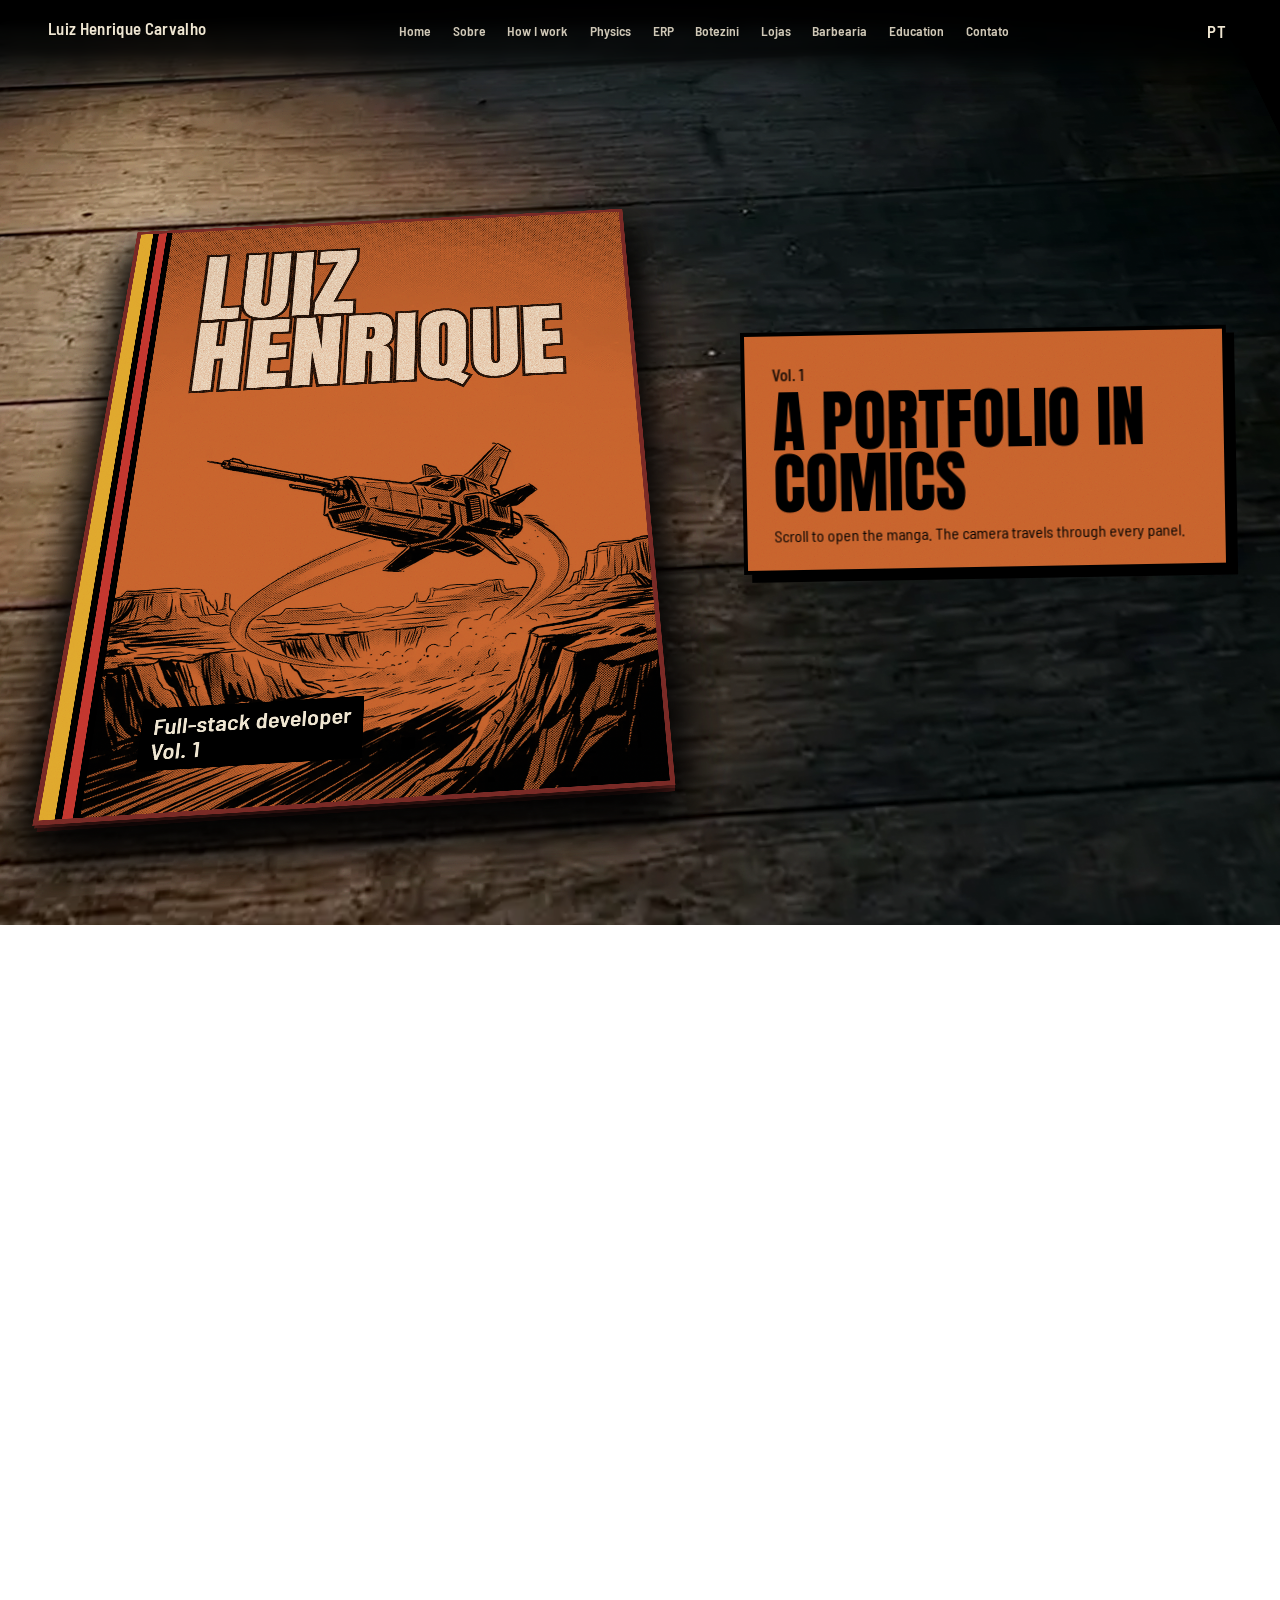
==== commit 4863bb04: "feat: menu com fundo esfumaçado; prerender no build da Vercel grava canonical, og:image e sitemap Co" ====
--- a/index.html
+++ b/index.html
@@ -11,7 +11,8 @@
 <meta property="og:locale" content="pt_BR">
 <meta property="og:title" content="Luiz Henrique Carvalho — Desenvolvedor full-stack">
 <meta property="og:description" content="ERP em uso por uma confecção, lojas com 619 testes automatizados e sites para negócios reais. Portfólio em formato de mangá.">
-<meta name="twitter:card" content="summary">
+<meta name="twitter:card" content="summary_large_image">
+<!--meta--><!--/meta-->
 <script type="application/ld+json">{"@context":"https://schema.org","@type":"Person","name":"Luiz Henrique Carvalho","jobTitle":"Desenvolvedor full-stack","description":"Desenvolvedor full-stack em início de carreira e estudante de Física (UFSJ) e Análise e Desenvolvimento de Sistemas (Estácio).","email":"mailto:luuiizhcc@gmail.com","address":{"@type":"PostalAddress","addressLocality":"São João del-Rei","addressRegion":"MG","addressCountry":"BR"},"knowsAbout":["React","TypeScript","Supabase","PostgreSQL","Astro","Física computacional"],"sameAs":["https://www.linkedin.com/in/luiz-henrique-71a387234/","https://github.com/Luiz-H456"]}</script>
 <link rel="preload" href="assets/fonts/anton.woff2" as="font" type="font/woff2" crossorigin>
 <link rel="preload" href="assets/fonts/barlow-400.woff2" as="font" type="font/woff2" crossorigin>
--- a/style.css
+++ b/style.css
@@ -10,7 +10,8 @@
 .kick{color:var(--mustard);font-weight:600}
 .ink,.display{font-family:Anton,Impact,sans-serif;font-weight:400;text-transform:uppercase;line-height:.9}
 .ink{filter:url(#ink)}
-header{position:fixed;z-index:4;top:0;inset-inline:0;display:flex;justify-content:space-between;padding:max(1rem,env(safe-area-inset-top)) clamp(1rem,4vw,3rem) 2rem;background:linear-gradient(#000c,#0000);pointer-events:none}
+header{position:fixed;z-index:4;top:0;inset-inline:0;display:flex;justify-content:space-between;padding:max(1rem,env(safe-area-inset-top)) clamp(1rem,4vw,3rem) 2rem;pointer-events:none}
+header::before{content:"";position:absolute;inset:0 0 -.5rem;z-index:-1;background:linear-gradient(#000e,#000a 55%,#0000);backdrop-filter:blur(6px);-webkit-backdrop-filter:blur(6px);-webkit-mask-image:linear-gradient(#000 60%,#0000);mask-image:linear-gradient(#000 60%,#0000)}
 header button{pointer-events:auto}
 :focus-visible{outline:2px solid var(--mustard);outline-offset:3px}
 button{background:none;border:0;color:inherit;cursor:pointer;font:inherit}
@@ -139,7 +140,7 @@
 .lv span{background:var(--cream);color:var(--black);border:3px solid var(--black);padding:6px 10px;font:600 max(20px,2.6cqw)/1.1 "Barlow Semi Condensed",sans-serif;box-shadow:3px 3px 0 var(--black)}
 /* índice: um botão por quadro; o atual fica destacado */
 #toc{display:none;gap:4px;pointer-events:auto}
-#toc button{font-weight:600;font-size:.85rem;padding:.3rem .55rem;color:#efe6d2aa;border-bottom:2px solid transparent}
+#toc button{font-weight:600;font-size:.85rem;padding:.3rem .55rem;color:#efe6d2dd;border-bottom:2px solid transparent}
 #toc button:hover{color:var(--cream)}
 #toc button[aria-current]{color:var(--cream);border-color:var(--mustard)}
 @media (min-width:1100px){#toc{display:flex}}
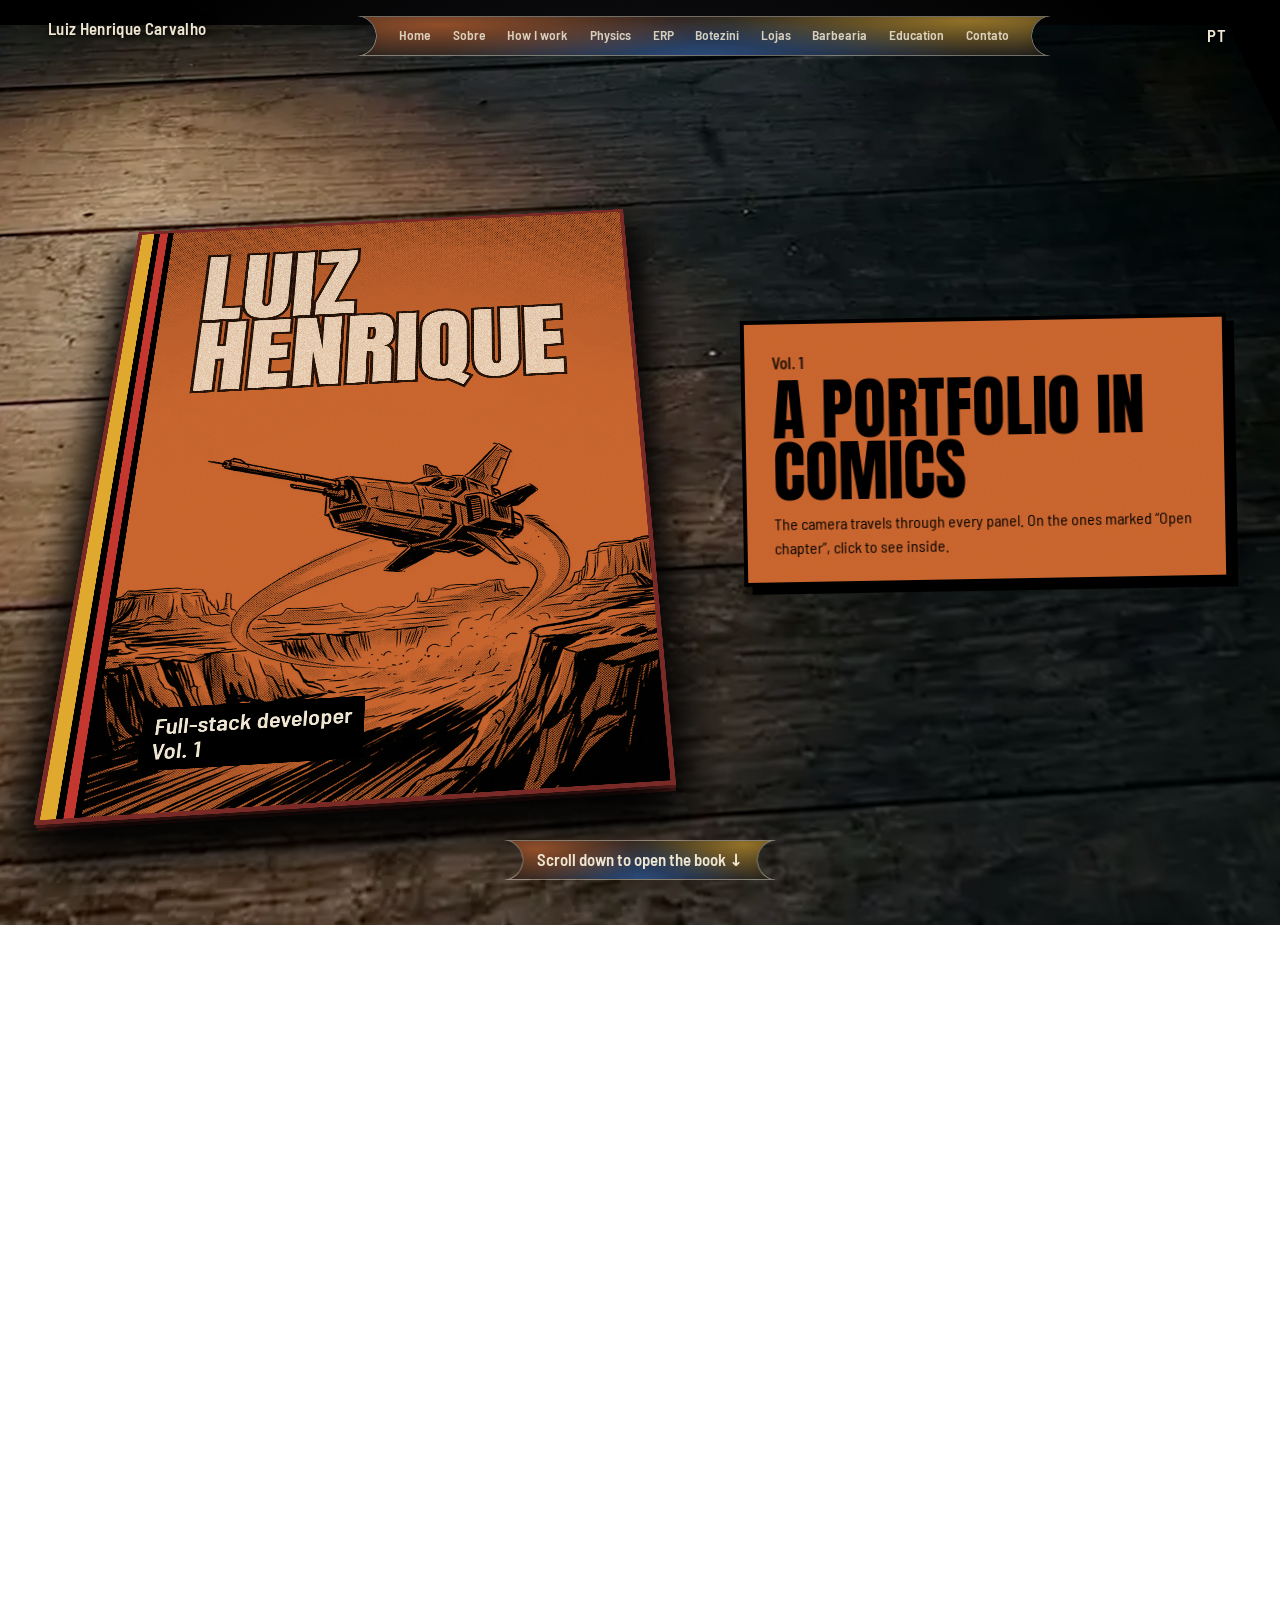
==== commit 8b02932d: "feat: aviso de rolagem no início; versão /en indexável; favicon original; sem dívidas no TODO Co-Aut" ====
--- a/index.html
+++ b/index.html
@@ -10,7 +10,7 @@
 <meta property="og:type" content="website">
 <meta property="og:locale" content="pt_BR">
 <meta property="og:title" content="Luiz Henrique Carvalho — Desenvolvedor full-stack">
-<meta property="og:description" content="ERP em uso por uma confecção, lojas com 619 testes automatizados e sites para negócios reais. Portfólio em formato de mangá.">
+<meta property="og:description" content="Desenvolvedor full-stack em início de carreira e estudante de Física. ERP em uso por uma confecção, lojas com 619 testes automatizados e sites para negócios reais.">
 <meta name="twitter:card" content="summary_large_image">
 <!--meta--><!--/meta-->
 <script type="application/ld+json">{"@context":"https://schema.org","@type":"Person","name":"Luiz Henrique Carvalho","jobTitle":"Desenvolvedor full-stack","description":"Desenvolvedor full-stack em início de carreira e estudante de Física (UFSJ) e Análise e Desenvolvimento de Sistemas (Estácio).","email":"mailto:luuiizhcc@gmail.com","address":{"@type":"PostalAddress","addressLocality":"São João del-Rei","addressRegion":"MG","addressCountry":"BR"},"knowsAbout":["React","TypeScript","Supabase","PostgreSQL","Astro","Física computacional"],"sameAs":["https://www.linkedin.com/in/luiz-henrique-71a387234/","https://github.com/Luiz-H456"]}</script>
@@ -24,9 +24,10 @@
 <svg width="0" height="0" aria-hidden="true"><filter id="ink"><feTurbulence type="fractalNoise" baseFrequency=".9" numOctaves="2"/><feColorMatrix values="0 0 0 0 0 0 0 0 0 0 0 0 0 0 0 0 0 0 -.9 1.25"/><feComposite in="SourceGraphic" operator="in"/></filter></svg>
 <header>
   <span class="who">Luiz Henrique Carvalho</span>
-  <nav id="toc" aria-label="Índice"></nav>
+  <nav id="toc" class="pill" aria-label="Índice"></nav>
   <button id="lang" aria-label="Mudar idioma">EN</button>
 </header>
+<button id="hint" class="pill hint" data-i="ui.hint"></button>
 <main class="stage">
 <!--seo--><div class="sr"><h1>Luiz Henrique Carvalho</h1><p data-i="sec.hero.k">Desenvolvedor full-stack em início de carreira</p><div data-i="sec.hero.b"><p>Construí o ERP da Confecções Botezini, em uso no dia a dia: orçamentos que levavam cerca de 20–30 minutos passaram a sair em 2–5.</p><p class="tools">React e TypeScript, Supabase/Postgres, 619 testes automatizados nas duas lojas e IA integrada ao processo de desenvolvimento.</p></div><section><h2 data-i="sec.sobre.k">Sobre</h2><div data-i="sec.sobre.b"><p>Estudo Física na UFSJ e Análise e Desenvolvimento de Sistemas na Estácio, e programo há cerca de um ano.</p><p>Aprendo construindo: problemas reais de orçamento, produção, estoque e financeiro viram sistemas usados na operação.</p><p>Uso IA para acelerar investigação e implementação; meu trabalho é decompor o problema, dar contexto, testar o resultado e responder por ele.</p></div></section><section><h2 data-i="sec.metodo.k">Como eu trabalho</h2><div data-i="sec.metodo.b"><p>Este portfólio é o exemplo: menos de 150 linhas de JavaScript, nenhuma biblioteca, e um método para trabalhar com IA sem perder o controle do código.</p></div></section><section><h2 data-i="sec.erp.k">ERP Botezini: produto, arquitetura e IA</h2><div data-i="sec.erp.b"><p>Três ângulos no capítulo: o produto (quem usa e o fluxo), o design de software (camadas, banco e regras de negócio) e a engenharia com IA (como as tarefas são especificadas para o agente).</p><p>Sistema de gestão usado pela Confecções Botezini: orçamentos, pedidos, produção, estoque, financeiro.</p><ul><li>Orçamento: 20–30 min → 2–5 min</li><li>Mais de 60 pedidos feitos pelo sistema</li><li>Estoque e orçamentos padronizados</li></ul><p class="tools">React, TypeScript, Supabase, Vercel</p></div></section><section><h2 data-i="sec.ic.k">Iniciação científica, UFSJ</h2><div data-i="sec.ic.b"><p>Iniciação científica no Laboratório de Estrutura Eletrônica da UFSJ (PIIC, 2026–2027), orientada pelo Prof. Horácio Wagner Leite Alves. Em andamento: a Parte 1, o modelo em uma dimensão, está concluída e validada.</p><p class="tools">Python, NumPy, SciPy, Matplotlib, DFTB+</p></div></section><section><h2 data-i="sec.botezini.k">botezini.com.br</h2><div data-i="sec.botezini.b"><p>Site comercial da confecção, com SEO técnico (dados estruturados, sitemap automático, IndexNow) e páginas de venda para personalização e bordado.</p><p>Resultado: leads qualificados chegando toda semana, de forma passiva.</p><p><a href="https://botezini.com.br" target="_blank" rel="noopener">Abrir botezini.com.br</a></p></div></section><section><h2 data-i="sec.lojas.k">BTZN + Fora da Caixa</h2><div data-i="sec.lojas.b"><p>Base de e-commerce própria reaproveitada numa loja de roupas com lançamentos em drops e contagem regressiva (BTZN) e numa loja de presentes com rosas eternas e montador de buquê (Fora da Caixa).</p><ul><li>Painel administrativo próprio</li><li>Testes automatizados (Vitest + Playwright)</li><li>llms.txt para buscadores de IA</li></ul><p class="tools">Astro, React, Upstash Redis, Vercel Blob</p><p><a href="https://btzn.com.br" target="_blank" rel="noopener">Abrir btzn.com.br</a><br><a href="https://foradacaixa.btzn.com.br" target="_blank" rel="noopener">Abrir foradacaixa.btzn.com.br</a></p></div></section><section><h2 data-i="sec.barbearia.k">Barbearia Stilo Black</h2><div data-i="sec.barbearia.b"><p>Site da barbearia em funcionamento, com agendamento pelo app, galeria de cortes e contato por WhatsApp.</p><p><a href="https://barbeariastiloblack.vercel.app" target="_blank" rel="noopener">barbeariastiloblack.vercel.app</a></p><p class="tools">React, TypeScript, Vite</p></div></section><section><h2 data-i="sec.stack.k">Formação e ferramentas</h2><div data-i="sec.stack.b"><p>Física na UFSJ e Análise e Desenvolvimento de Sistemas na Estácio, as duas em andamento. As ferramentas abaixo estão separadas pelo que de fato já uso em produção e pelo que ainda estou estudando.</p></div></section><section><h2 data-i="sec.contato.k">Contato</h2><div data-i="sec.contato.b"><ul><li><a href="https://wa.me/5532985112336?text=Oi%20Luiz%2C%20vi%20seu%20portf%C3%B3lio" target="_blank" rel="noopener">WhatsApp</a></li><li><a href="docs/curriculo.pdf" download="Luiz-Henrique-Carvalho-Curriculo.pdf">Currículo (PDF)</a></li><li><a href="mailto:luuiizhcc@gmail.com">luuiizhcc@gmail.com</a></li><li><a href="https://www.linkedin.com/in/luiz-henrique-71a387234/" target="_blank" rel="noopener">LinkedIn</a></li><li><a href="https://github.com/Luiz-H456" target="_blank" rel="noopener">GitHub</a></li></ul></div></section></div><!--/seo-->
   <div class="scene" aria-hidden="true">
--- a/style.css
+++ b/style.css
@@ -6,12 +6,11 @@
 body{background:radial-gradient(ellipse at 50% 40%,#1c1a20,var(--black) 70%) fixed;color:var(--cream);font:400 1.05rem/1.5 "Barlow Semi Condensed",system-ui,sans-serif}
 body::after{content:"";position:fixed;inset:0;pointer-events:none;opacity:.14;mix-blend-mode:overlay;z-index:3;
   background:url("data:image/svg+xml,%3Csvg xmlns='http://www.w3.org/2000/svg' width='200' height='200'%3E%3Cfilter id='n'%3E%3CfeTurbulence baseFrequency='.85'/%3E%3C/filter%3E%3Crect width='100%25' height='100%25' filter='url(%23n)'/%3E%3C/svg%3E")}
-.who,#lang{font-weight:600;letter-spacing:.02em}
+.who,#lang{font-weight:600;letter-spacing:.02em;text-shadow:0 1px 6px #000,0 0 14px #000}
 .kick{color:var(--mustard);font-weight:600}
 .ink,.display{font-family:Anton,Impact,sans-serif;font-weight:400;text-transform:uppercase;line-height:.9}
 .ink{filter:url(#ink)}
 header{position:fixed;z-index:4;top:0;inset-inline:0;display:flex;justify-content:space-between;padding:max(1rem,env(safe-area-inset-top)) clamp(1rem,4vw,3rem) 2rem;pointer-events:none}
-header::before{content:"";position:absolute;inset:0 0 -.5rem;z-index:-1;background:linear-gradient(#000e,#000a 55%,#0000);backdrop-filter:blur(6px);-webkit-backdrop-filter:blur(6px);-webkit-mask-image:linear-gradient(#000 60%,#0000);mask-image:linear-gradient(#000 60%,#0000)}
 header button{pointer-events:auto}
 :focus-visible{outline:2px solid var(--mustard);outline-offset:3px}
 button{background:none;border:0;color:inherit;cursor:pointer;font:inherit}
@@ -139,11 +138,17 @@
 .lv p{display:flex;flex-wrap:wrap;gap:8px;margin:0}
 .lv span{background:var(--cream);color:var(--black);border:3px solid var(--black);padding:6px 10px;font:600 max(20px,2.6cqw)/1.1 "Barlow Semi Condensed",sans-serif;box-shadow:3px 3px 0 var(--black)}
 /* índice: um botão por quadro; o atual fica destacado */
-#toc{display:none;gap:4px;pointer-events:auto}
+#toc{display:none;gap:4px}
+.pill{display:flex;pointer-events:auto;position:relative;isolation:isolate;--h:2.5rem;--r:calc(var(--h)/2);align-items:center;height:var(--h);padding:0 calc(var(--r) + .9rem)}
+.pill::before,.pill::after{content:"";position:absolute;z-index:-1;--m:radial-gradient(circle var(--rr) at var(--x) 50%,#0000 calc(var(--rr) - .5px),#000 var(--rr));-webkit-mask:var(--m) 0 0/100% 100%,var(--m2) 0 0/100% 100%;-webkit-mask-composite:source-in;mask:var(--m) 0 0/100% 100%,var(--m2) 0 0/100% 100%;mask-composite:intersect}
+.pill::before{inset:0;background:#efe6d273;--rr:var(--r);--m:radial-gradient(circle var(--rr) at 0 50%,#0000 calc(var(--rr) - .5px),#000 var(--rr));--m2:radial-gradient(circle var(--rr) at 100% 50%,#0000 calc(var(--rr) - .5px),#000 var(--rr))}
+.pill::after{inset:1px;--rr:calc(var(--r) + 1px);--m:radial-gradient(circle var(--rr) at -1px 50%,#0000 calc(var(--rr) - .5px),#000 var(--rr));--m2:radial-gradient(circle var(--rr) at calc(100% + 1px) 50%,#0000 calc(var(--rr) - .5px),#000 var(--rr));background:radial-gradient(60% 140% at 12% 20%,#c9652eaa,#0000 70%),radial-gradient(55% 140% at 50% 100%,#2f5fa8aa,#0000 70%),radial-gradient(60% 140% at 88% 10%,#e0a92e99,#0000 70%),#0b0a0dcc;backdrop-filter:blur(8px);-webkit-backdrop-filter:blur(8px)}
 #toc button{font-weight:600;font-size:.85rem;padding:.3rem .55rem;color:#efe6d2dd;border-bottom:2px solid transparent}
 #toc button:hover{color:var(--cream)}
 #toc button[aria-current]{color:var(--cream);border-color:var(--mustard)}
 @media (min-width:1100px){#toc{display:flex}}
+.hint{position:fixed;z-index:4;left:50%;bottom:max(1.25rem,env(safe-area-inset-bottom));translate:-50% 0;white-space:nowrap;font-weight:600;color:var(--cream);transition:opacity .4s}.hint.off{opacity:0;pointer-events:none}
+@media (max-width:899px){.hint{bottom:auto;top:calc(3.6rem + env(safe-area-inset-top))}}
 .mtab{width:100%;border-collapse:collapse;font:600 max(20px,2.6cqw)/1.2 "Barlow Semi Condensed",sans-serif;background:var(--cream);color:var(--black);border:4px solid var(--black);box-shadow:5px 5px 0 var(--black)}
 .mtab th,.mtab td{border:2px solid var(--black);padding:8px 12px;text-align:left}.mtab th{font:400 max(22px,2.8cqw)/1 Anton,Impact,sans-serif;text-transform:uppercase}
 .mtab td:last-child{text-align:right;font-variant-numeric:tabular-nums}
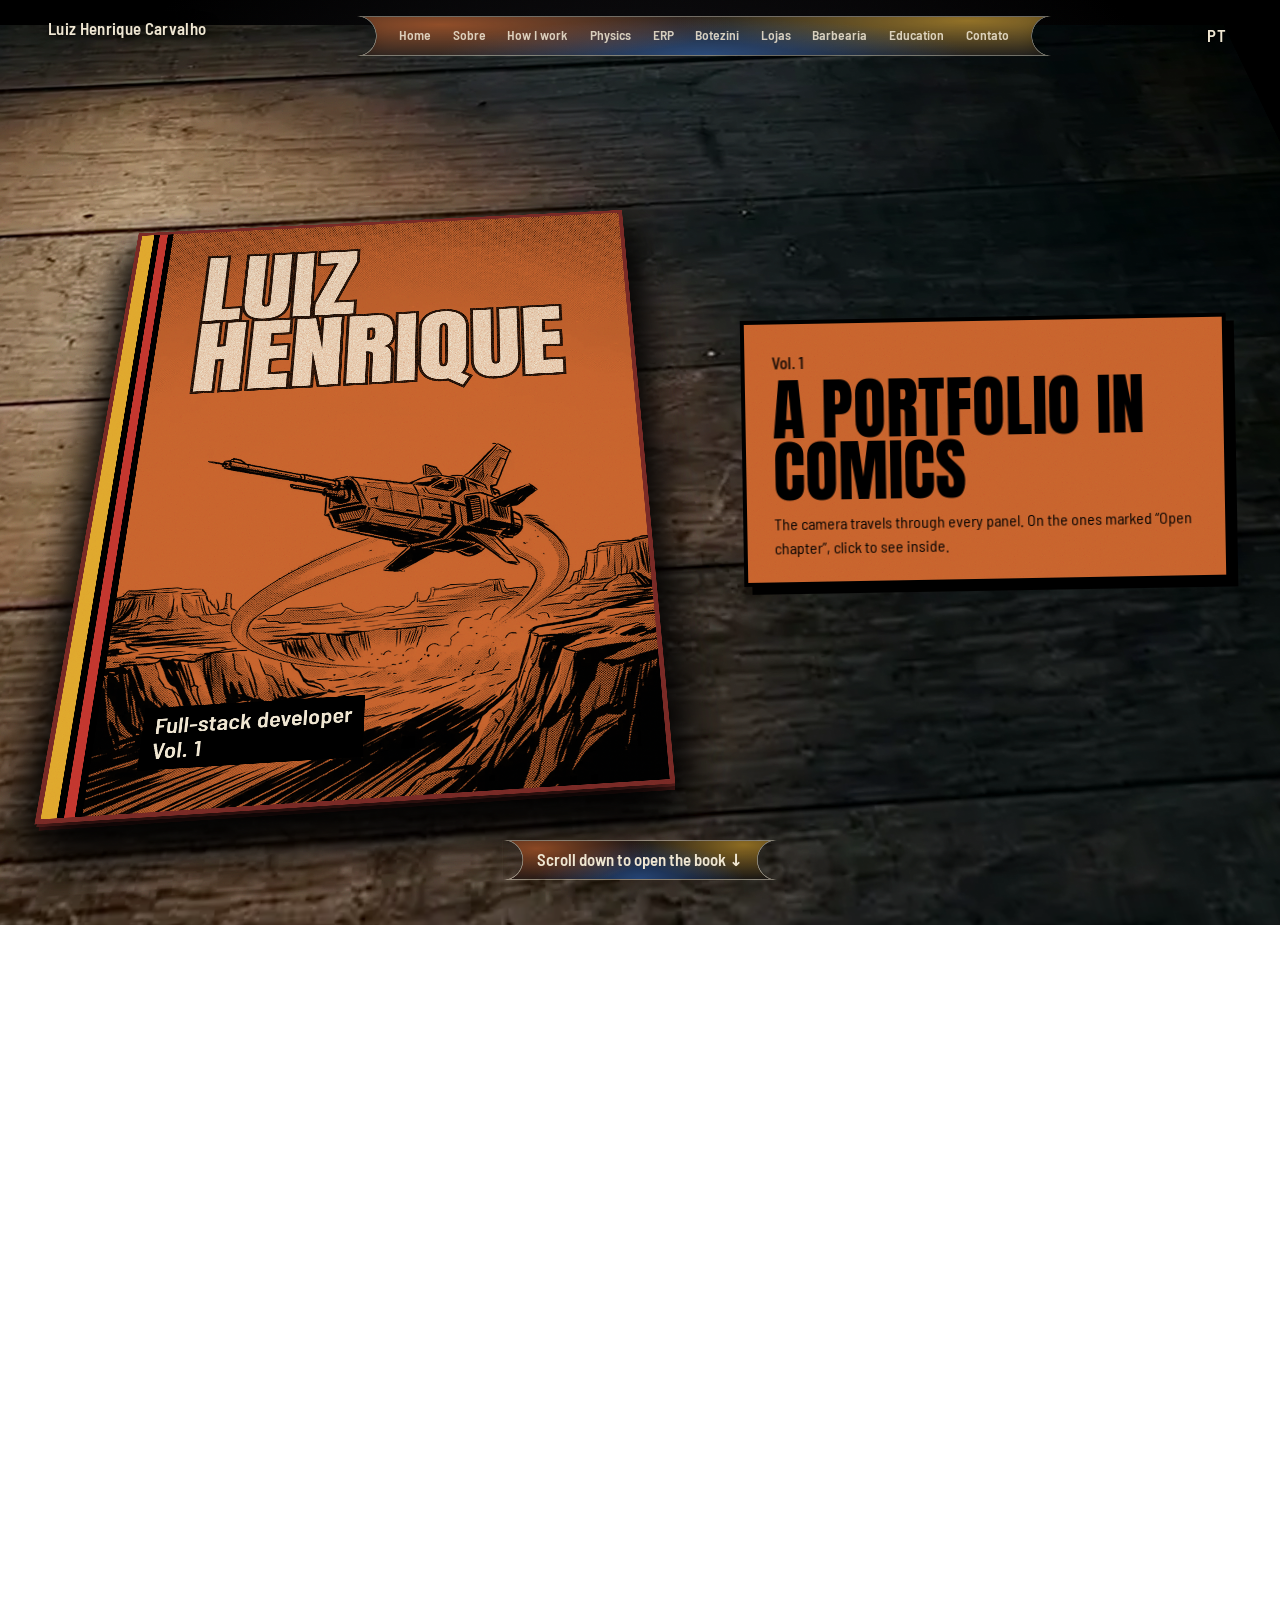
==== commit babaab60: "fix(mobile): celular mostra o layout de computador (viewport 920) e a altura vem de 100svh, sem trem" ====
--- a/index.html
+++ b/index.html
@@ -2,7 +2,7 @@
 <html lang="pt-BR">
 <head>
 <meta charset="utf-8">
-<meta name="viewport" content="width=device-width,initial-scale=1,viewport-fit=cover">
+<meta name="viewport" content="width=920,viewport-fit=cover">
 <title>Luiz Henrique Carvalho — Desenvolvedor full-stack</title>
 <meta name="description" content="Desenvolvedor full-stack em início de carreira e estudante de Física. ERP em uso por uma confecção, lojas com 619 testes automatizados e sites para negócios reais.">
 <meta name="theme-color" content="#000000">
--- a/style.css
+++ b/style.css
@@ -146,7 +146,9 @@
 #toc button{font-weight:600;font-size:.85rem;padding:.3rem .55rem;color:#efe6d2dd;border-bottom:2px solid transparent}
 #toc button:hover{color:var(--cream)}
 #toc button[aria-current]{color:var(--cream);border-color:var(--mustard)}
+@media (max-width:1099px){header{background:linear-gradient(#000c,#0000)}}
 @media (min-width:1100px){#toc{display:flex}}
+.hint::after{backdrop-filter:none;-webkit-backdrop-filter:none;background:radial-gradient(60% 140% at 12% 20%,#c9652eaa,#0000 70%),radial-gradient(55% 140% at 50% 100%,#2f5fa8aa,#0000 70%),radial-gradient(60% 140% at 88% 10%,#e0a92e99,#0000 70%),#0b0a0def}
 .hint{position:fixed;z-index:4;left:50%;bottom:max(1.25rem,env(safe-area-inset-bottom));translate:-50% 0;white-space:nowrap;font-weight:600;color:var(--cream);transition:opacity .4s}.hint.off{opacity:0;pointer-events:none}
 @media (max-width:899px){.hint{bottom:auto;top:calc(3.6rem + env(safe-area-inset-top))}}
 .mtab{width:100%;border-collapse:collapse;font:600 max(20px,2.6cqw)/1.2 "Barlow Semi Condensed",sans-serif;background:var(--cream);color:var(--black);border:4px solid var(--black);box-shadow:5px 5px 0 var(--black)}
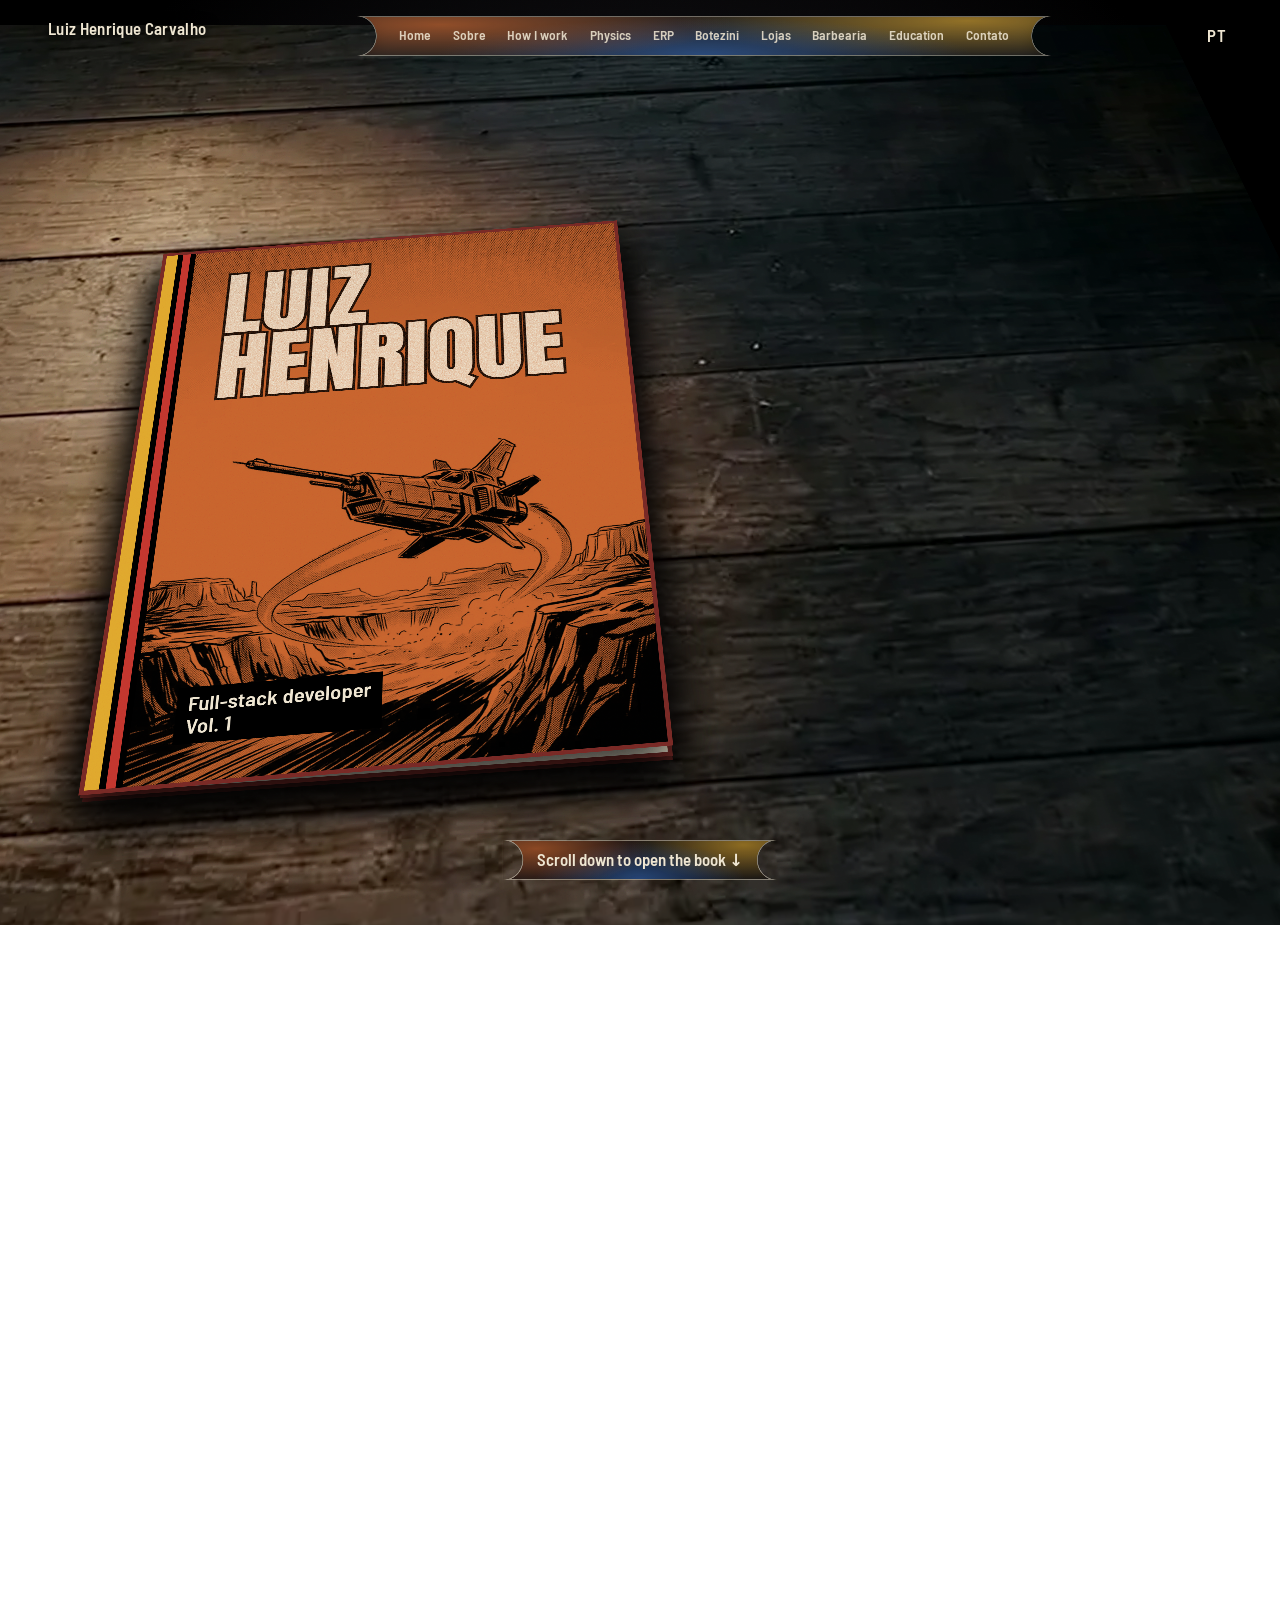
==== commit 48c602f0: "docs: corrige contagem de linhas de JS (190) e a stack no CLAUDE.md (sem GSAP) Co-Authored-By: Claud" ====
--- a/index.html
+++ b/index.html
@@ -29,7 +29,7 @@
 </header>
 <button id="hint" class="pill hint" data-i="ui.hint"></button>
 <main class="stage">
-<!--seo--><div class="sr"><h1>Luiz Henrique Carvalho</h1><p data-i="sec.hero.k">Desenvolvedor full-stack em início de carreira</p><div data-i="sec.hero.b"><p>Construí o ERP da Confecções Botezini, em uso no dia a dia: orçamentos que levavam cerca de 20–30 minutos passaram a sair em 2–5.</p><p class="tools">React e TypeScript, Supabase/Postgres, 619 testes automatizados nas duas lojas e IA integrada ao processo de desenvolvimento.</p></div><section><h2 data-i="sec.sobre.k">Sobre</h2><div data-i="sec.sobre.b"><p>Estudo Física na UFSJ e Análise e Desenvolvimento de Sistemas na Estácio, e programo há cerca de um ano.</p><p>Aprendo construindo: problemas reais de orçamento, produção, estoque e financeiro viram sistemas usados na operação.</p><p>Uso IA para acelerar investigação e implementação; meu trabalho é decompor o problema, dar contexto, testar o resultado e responder por ele.</p></div></section><section><h2 data-i="sec.metodo.k">Como eu trabalho</h2><div data-i="sec.metodo.b"><p>Este portfólio é o exemplo: menos de 150 linhas de JavaScript, nenhuma biblioteca, e um método para trabalhar com IA sem perder o controle do código.</p></div></section><section><h2 data-i="sec.erp.k">ERP Botezini: produto, arquitetura e IA</h2><div data-i="sec.erp.b"><p>Três ângulos no capítulo: o produto (quem usa e o fluxo), o design de software (camadas, banco e regras de negócio) e a engenharia com IA (como as tarefas são especificadas para o agente).</p><p>Sistema de gestão usado pela Confecções Botezini: orçamentos, pedidos, produção, estoque, financeiro.</p><ul><li>Orçamento: 20–30 min → 2–5 min</li><li>Mais de 60 pedidos feitos pelo sistema</li><li>Estoque e orçamentos padronizados</li></ul><p class="tools">React, TypeScript, Supabase, Vercel</p></div></section><section><h2 data-i="sec.ic.k">Iniciação científica, UFSJ</h2><div data-i="sec.ic.b"><p>Iniciação científica no Laboratório de Estrutura Eletrônica da UFSJ (PIIC, 2026–2027), orientada pelo Prof. Horácio Wagner Leite Alves. Em andamento: a Parte 1, o modelo em uma dimensão, está concluída e validada.</p><p class="tools">Python, NumPy, SciPy, Matplotlib, DFTB+</p></div></section><section><h2 data-i="sec.botezini.k">botezini.com.br</h2><div data-i="sec.botezini.b"><p>Site comercial da confecção, com SEO técnico (dados estruturados, sitemap automático, IndexNow) e páginas de venda para personalização e bordado.</p><p>Resultado: leads qualificados chegando toda semana, de forma passiva.</p><p><a href="https://botezini.com.br" target="_blank" rel="noopener">Abrir botezini.com.br</a></p></div></section><section><h2 data-i="sec.lojas.k">BTZN + Fora da Caixa</h2><div data-i="sec.lojas.b"><p>Base de e-commerce própria reaproveitada numa loja de roupas com lançamentos em drops e contagem regressiva (BTZN) e numa loja de presentes com rosas eternas e montador de buquê (Fora da Caixa).</p><ul><li>Painel administrativo próprio</li><li>Testes automatizados (Vitest + Playwright)</li><li>llms.txt para buscadores de IA</li></ul><p class="tools">Astro, React, Upstash Redis, Vercel Blob</p><p><a href="https://btzn.com.br" target="_blank" rel="noopener">Abrir btzn.com.br</a><br><a href="https://foradacaixa.btzn.com.br" target="_blank" rel="noopener">Abrir foradacaixa.btzn.com.br</a></p></div></section><section><h2 data-i="sec.barbearia.k">Barbearia Stilo Black</h2><div data-i="sec.barbearia.b"><p>Site da barbearia em funcionamento, com agendamento pelo app, galeria de cortes e contato por WhatsApp.</p><p><a href="https://barbeariastiloblack.vercel.app" target="_blank" rel="noopener">barbeariastiloblack.vercel.app</a></p><p class="tools">React, TypeScript, Vite</p></div></section><section><h2 data-i="sec.stack.k">Formação e ferramentas</h2><div data-i="sec.stack.b"><p>Física na UFSJ e Análise e Desenvolvimento de Sistemas na Estácio, as duas em andamento. As ferramentas abaixo estão separadas pelo que de fato já uso em produção e pelo que ainda estou estudando.</p></div></section><section><h2 data-i="sec.contato.k">Contato</h2><div data-i="sec.contato.b"><ul><li><a href="https://wa.me/5532985112336?text=Oi%20Luiz%2C%20vi%20seu%20portf%C3%B3lio" target="_blank" rel="noopener">WhatsApp</a></li><li><a href="docs/curriculo.pdf" download="Luiz-Henrique-Carvalho-Curriculo.pdf">Currículo (PDF)</a></li><li><a href="mailto:luuiizhcc@gmail.com">luuiizhcc@gmail.com</a></li><li><a href="https://www.linkedin.com/in/luiz-henrique-71a387234/" target="_blank" rel="noopener">LinkedIn</a></li><li><a href="https://github.com/Luiz-H456" target="_blank" rel="noopener">GitHub</a></li></ul></div></section></div><!--/seo-->
+<!--seo--><div class="sr"><h1>Luiz Henrique Carvalho</h1><p data-i="sec.hero.k">Desenvolvedor full-stack em início de carreira</p><div data-i="sec.hero.b"><p>Construí o ERP da Confecções Botezini, em uso no dia a dia: orçamentos que levavam cerca de 20–30 minutos passaram a sair em 2–5.</p><p class="tools">React e TypeScript, Supabase/Postgres, 619 testes automatizados nas duas lojas e IA integrada ao processo de desenvolvimento.</p></div><section><h2 data-i="sec.sobre.k">Sobre</h2><div data-i="sec.sobre.b"><p>Estudo Física na UFSJ e Análise e Desenvolvimento de Sistemas na Estácio, e programo há cerca de um ano.</p><p>Aprendo construindo: problemas reais de orçamento, produção, estoque e financeiro viram sistemas usados na operação.</p><p>Uso IA para acelerar investigação e implementação; meu trabalho é decompor o problema, dar contexto, testar o resultado e responder por ele.</p></div></section><section><h2 data-i="sec.metodo.k">Como eu trabalho</h2><div data-i="sec.metodo.b"><p>Este portfólio é o exemplo: menos de 200 linhas de JavaScript, nenhuma biblioteca, e um método para trabalhar com IA sem perder o controle do código.</p></div></section><section><h2 data-i="sec.erp.k">ERP Botezini: produto, arquitetura e IA</h2><div data-i="sec.erp.b"><p>Três ângulos no capítulo: o produto (quem usa e o fluxo), o design de software (camadas, banco e regras de negócio) e a engenharia com IA (como as tarefas são especificadas para o agente).</p><p>Sistema de gestão usado pela Confecções Botezini: orçamentos, pedidos, produção, estoque, financeiro.</p><ul><li>Orçamento: 20–30 min → 2–5 min</li><li>Mais de 60 pedidos feitos pelo sistema</li><li>Estoque e orçamentos padronizados</li></ul><p class="tools">React, TypeScript, Supabase, Vercel</p></div></section><section><h2 data-i="sec.ic.k">Iniciação científica, UFSJ</h2><div data-i="sec.ic.b"><p>Iniciação científica no Laboratório de Estrutura Eletrônica da UFSJ (PIIC, 2026–2027), orientada pelo Prof. Horácio Wagner Leite Alves. Em andamento: a Parte 1, o modelo em uma dimensão, está concluída e validada.</p><p class="tools">Python, NumPy, SciPy, Matplotlib, DFTB+</p></div></section><section><h2 data-i="sec.botezini.k">botezini.com.br</h2><div data-i="sec.botezini.b"><p>Site comercial da confecção, com SEO técnico (dados estruturados, sitemap automático, IndexNow) e páginas de venda para personalização e bordado.</p><p>Resultado: leads qualificados chegando toda semana, de forma passiva.</p><p><a href="https://botezini.com.br" target="_blank" rel="noopener">Abrir botezini.com.br</a></p></div></section><section><h2 data-i="sec.lojas.k">BTZN + Fora da Caixa</h2><div data-i="sec.lojas.b"><p>Base de e-commerce própria reaproveitada numa loja de roupas com lançamentos em drops e contagem regressiva (BTZN) e numa loja de presentes com rosas eternas e montador de buquê (Fora da Caixa).</p><ul><li>Painel administrativo próprio</li><li>Testes automatizados (Vitest + Playwright)</li><li>llms.txt para buscadores de IA</li></ul><p class="tools">Astro, React, Upstash Redis, Vercel Blob</p><p><a href="https://btzn.com.br" target="_blank" rel="noopener">Abrir btzn.com.br</a><br><a href="https://foradacaixa.btzn.com.br" target="_blank" rel="noopener">Abrir foradacaixa.btzn.com.br</a></p></div></section><section><h2 data-i="sec.barbearia.k">Barbearia Stilo Black</h2><div data-i="sec.barbearia.b"><p>Site da barbearia em funcionamento, com agendamento pelo app, galeria de cortes e contato por WhatsApp.</p><p><a href="https://barbeariastiloblack.vercel.app" target="_blank" rel="noopener">barbeariastiloblack.vercel.app</a></p><p class="tools">React, TypeScript, Vite</p></div></section><section><h2 data-i="sec.stack.k">Formação e ferramentas</h2><div data-i="sec.stack.b"><p>Física na UFSJ e Análise e Desenvolvimento de Sistemas na Estácio, as duas em andamento. As ferramentas abaixo estão separadas pelo que de fato já uso em produção e pelo que ainda estou estudando.</p></div></section><section><h2 data-i="sec.contato.k">Contato</h2><div data-i="sec.contato.b"><ul><li><a href="https://wa.me/5532985112336?text=Oi%20Luiz%2C%20vi%20seu%20portf%C3%B3lio" target="_blank" rel="noopener">WhatsApp</a></li><li><a href="docs/curriculo.pdf" download="Luiz-Henrique-Carvalho-Curriculo.pdf">Currículo (PDF)</a></li><li><a href="mailto:luuiizhcc@gmail.com">luuiizhcc@gmail.com</a></li><li><a href="https://www.linkedin.com/in/luiz-henrique-71a387234/" target="_blank" rel="noopener">LinkedIn</a></li><li><a href="https://github.com/Luiz-H456" target="_blank" rel="noopener">GitHub</a></li></ul></div></section></div><!--/seo-->
   <div class="scene" aria-hidden="true">
     <div class="book">
       <!-- capítulo: página direita do capítulo fica embaixo; a página direita principal é uma folha (.main) que vira e traz a esquerda do capítulo no verso -->
